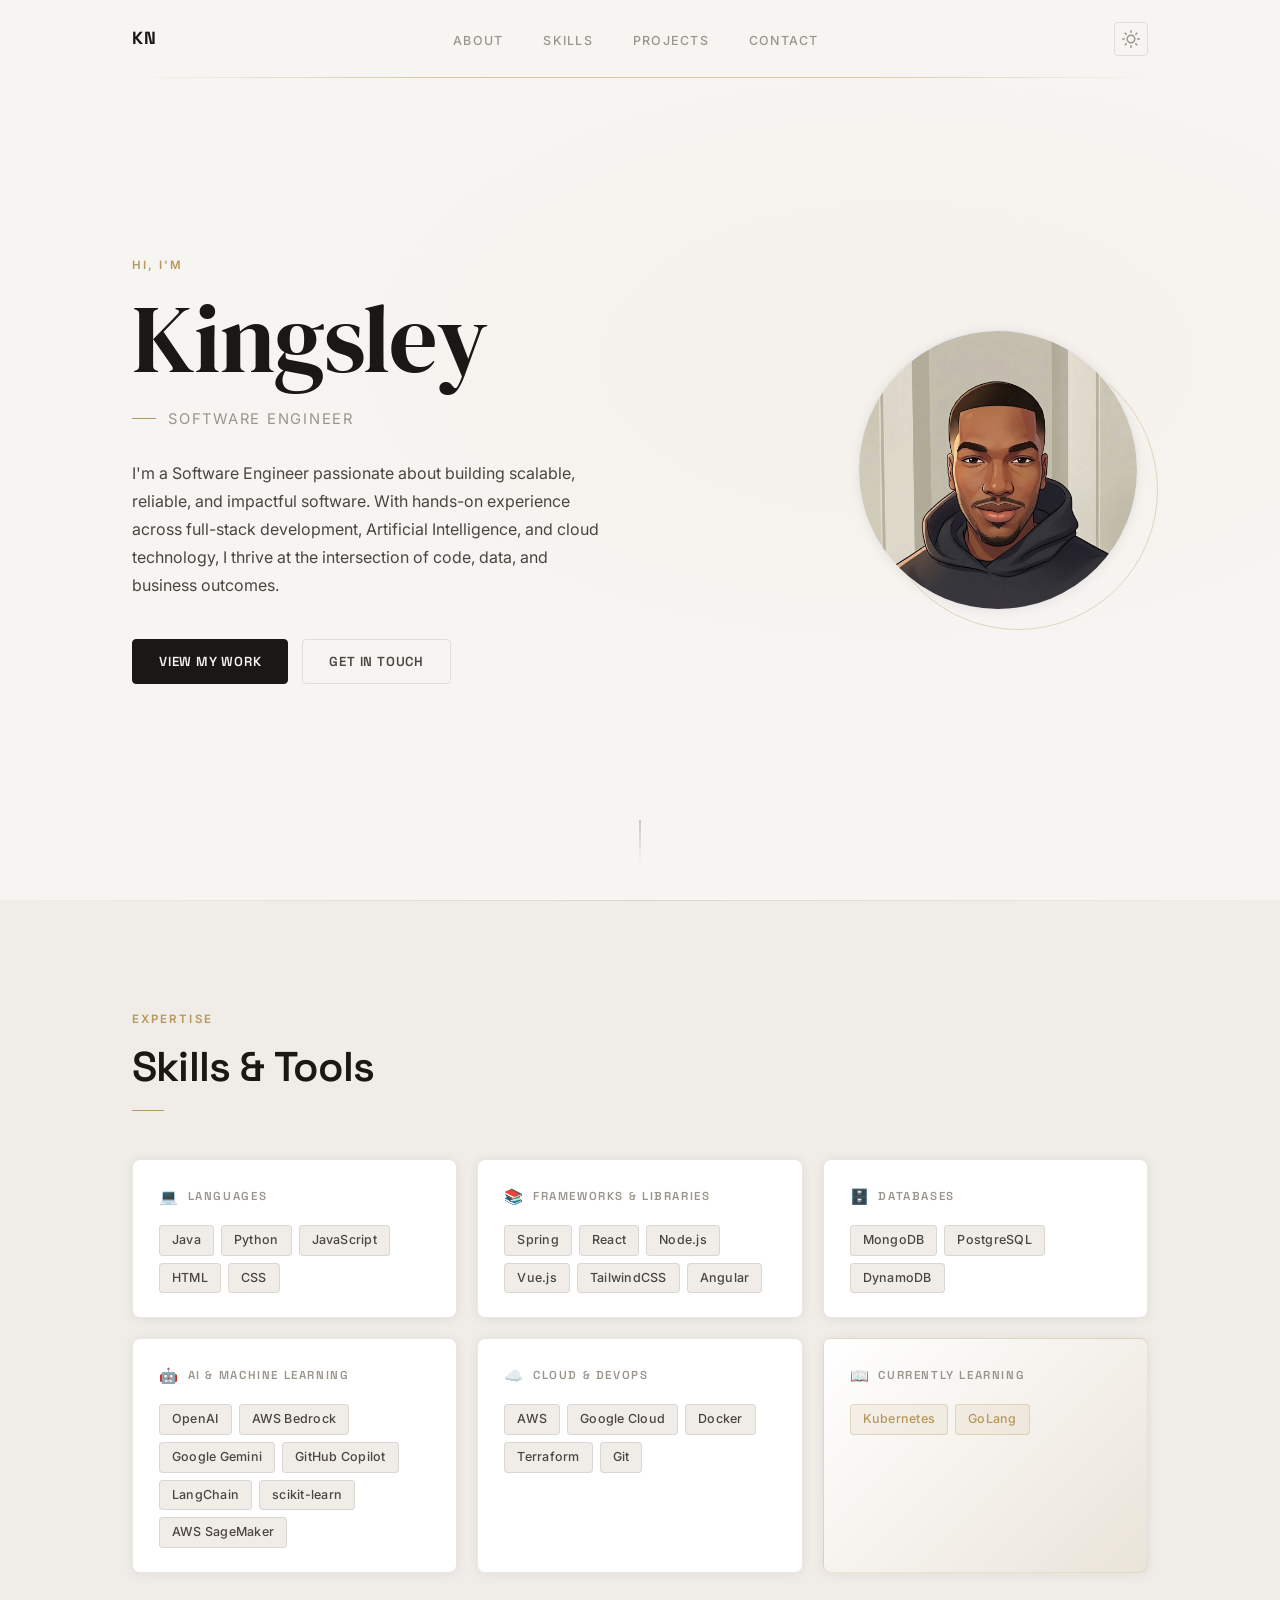
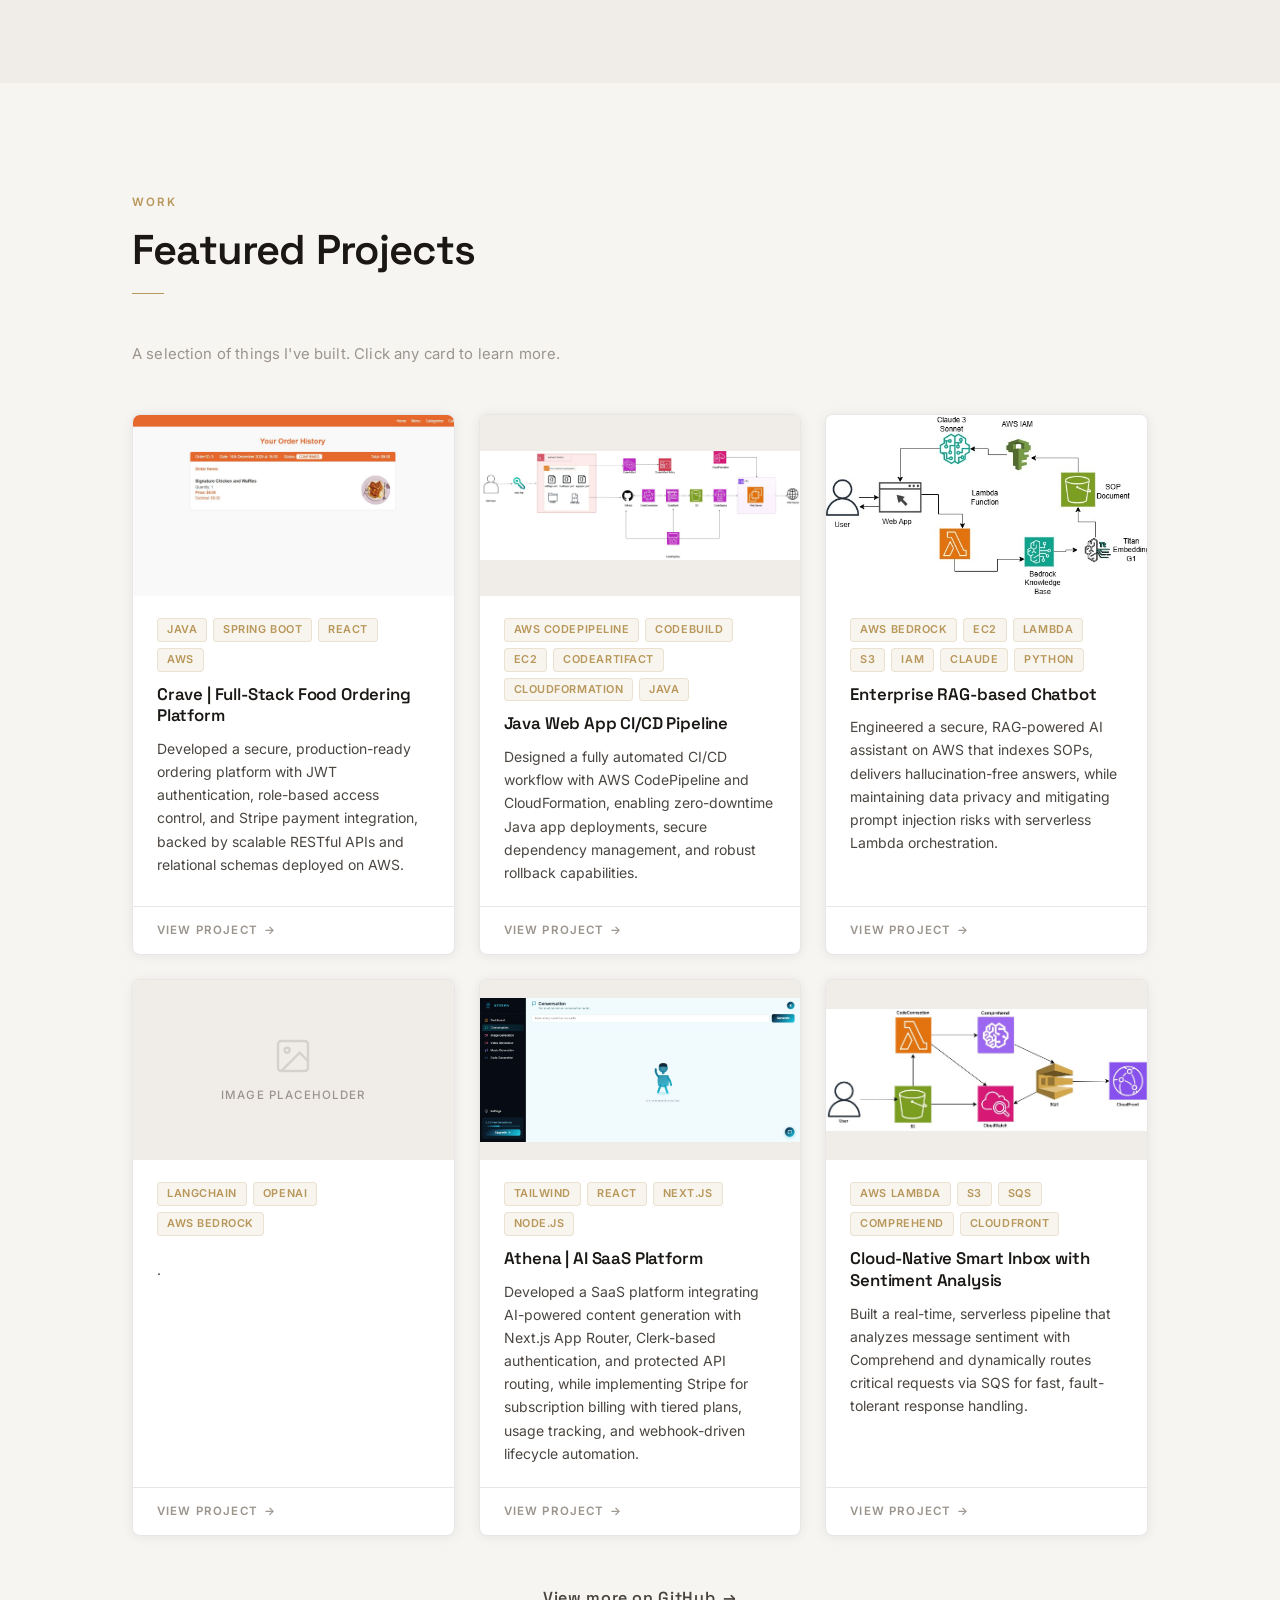
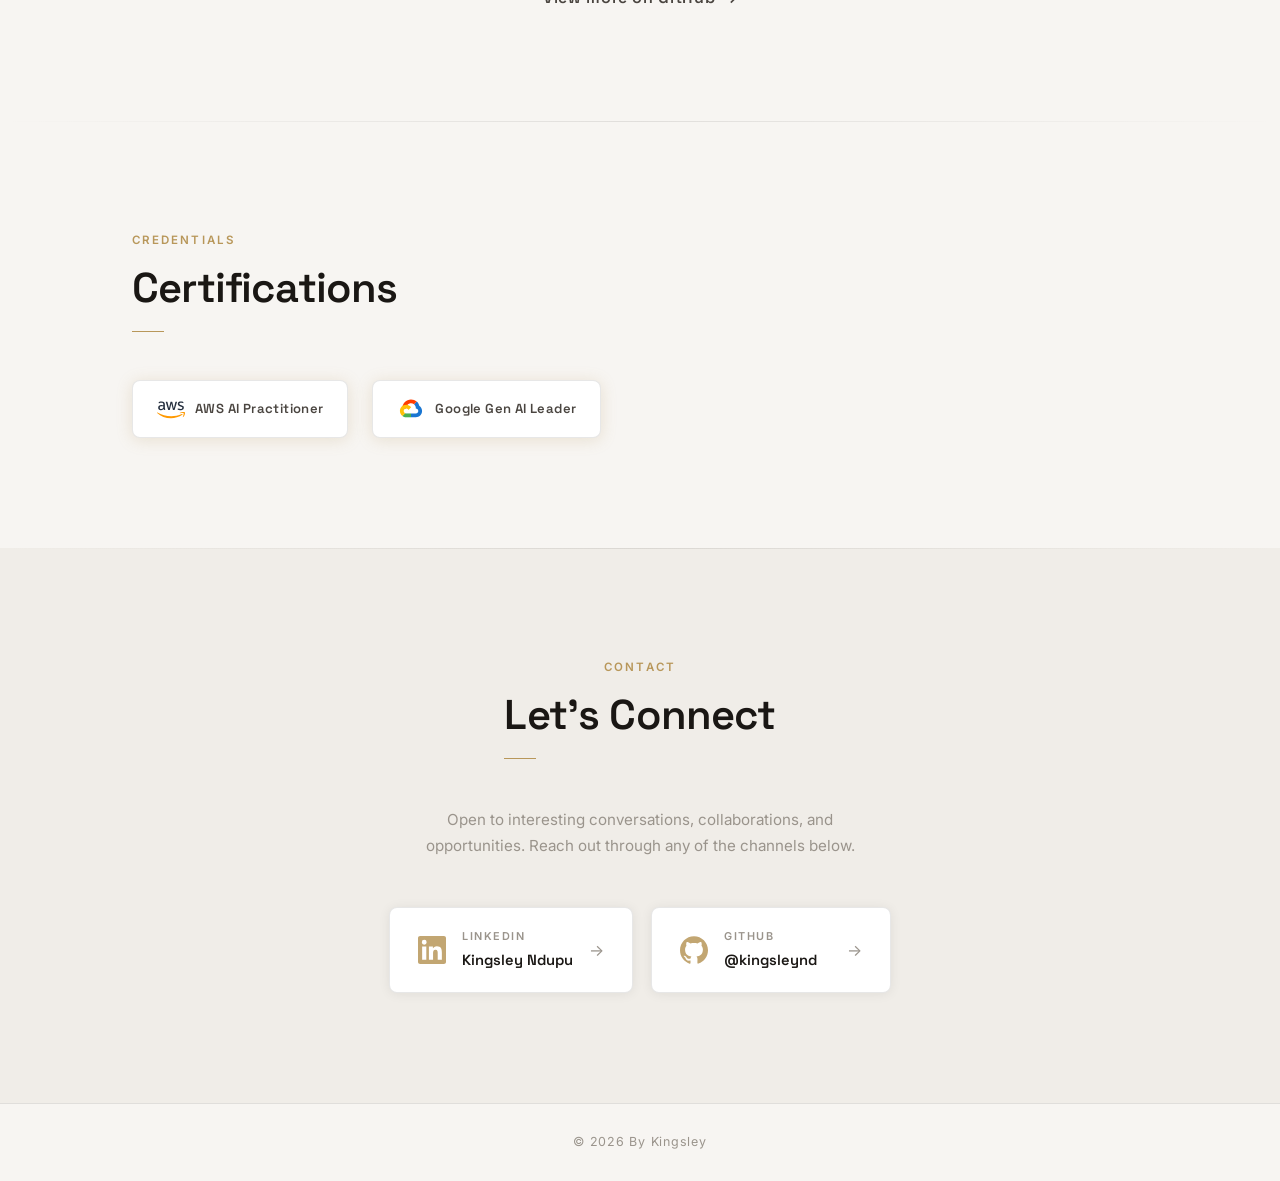
==== docs/index.html @ e11e060a "view more" ====
<!DOCTYPE html>
<html lang="en">
<head>
  <meta charset="UTF-8" />
  <meta name="viewport" content="width=device-width, initial-scale=1.0" />
  <script defer src="https://cloud.umami.is/script.js" data-website-id="4692b219-e120-4d45-9ea5-08aec675aaba"></script>
  <title>Kingsley — Software Engineer</title>
  <link rel="stylesheet" href="style.css" />
  <link href="https://fonts.googleapis.com/css2?family=Inter:wght@300;400;500;600;700&family=Space+Grotesk:wght@400;500;600;700&family=DM+Serif+Display:ital@0;1&display=swap" rel="stylesheet" />
</head>
<body>

  <!-- NAV -->
  <nav class="nav" id="navbar">
    <div class="nav__inner">
      <a href="#" class="nav__logo">KN</a>
      <ul class="nav__links">
        <li><a href="#about">About</a></li>
        <li><a href="#skills">Skills</a></li>
        <li><a href="#projects">Projects</a></li>
        <li><a href="#contact">Contact</a></li>
      </ul>
      <button class="theme-toggle" id="themeToggle" aria-label="Toggle theme">
        <span class="theme-toggle__icon theme-toggle__icon--light">
          <!-- Sun -->
          <svg width="18" height="18" viewBox="0 0 24 24" fill="none" stroke="currentColor" stroke-width="2" stroke-linecap="round" stroke-linejoin="round"><circle cx="12" cy="12" r="5"/><line x1="12" y1="1" x2="12" y2="3"/><line x1="12" y1="21" x2="12" y2="23"/><line x1="4.22" y1="4.22" x2="5.64" y2="5.64"/><line x1="18.36" y1="18.36" x2="19.78" y2="19.78"/><line x1="1" y1="12" x2="3" y2="12"/><line x1="21" y1="12" x2="23" y2="12"/><line x1="4.22" y1="19.78" x2="5.64" y2="18.36"/><line x1="18.36" y1="5.64" x2="19.78" y2="4.22"/></svg>
        </span>
        <span class="theme-toggle__icon theme-toggle__icon--dark">
          <!-- Moon -->
          <svg width="18" height="18" viewBox="0 0 24 24" fill="none" stroke="currentColor" stroke-width="2" stroke-linecap="round" stroke-linejoin="round"><path d="M21 12.79A9 9 0 1 1 11.21 3 7 7 0 0 0 21 12.79z"/></svg>
        </span>
      </button>
    </div>
  </nav>

  <!--  ABOUT -->
  <section class="about" id="about">
    <div class="about__glow"></div>
    <div class="container about__inner">
      <div class="about__text">
        <span class="about__greeting">Hi, I'm</span>
        <h1 class="about__name">Kingsley</h1>
        <p class="about__role">Software Engineer</p>
        <p class="about__bio">
          I'm a Software Engineer passionate about building scalable, reliable, and
          impactful software. With hands-on experience across full-stack
          development, Artificial Intelligence, and cloud technology, I thrive
          at the intersection of code, data, and business outcomes.
        </p>
        <div class="about__actions">
          <a href="#projects" class="btn btn--primary">View My Work</a>
          <a href="#contact" class="btn btn--ghost">Get In Touch</a>
        </div>
      </div>
      <div class="about__image-wrap">
        <div class="about__image-ring"></div>
        <div class="about__image-container">
          <!-- Replace src with your actual profile image path -->
          <img
            src="images/kingsley profile.PNG"
            alt="Kingsley Ndupu"
            class="about__image"
            onerror="this.style.display='none'; this.parentElement.classList.add('about__image-container--placeholder')"
          />
          <div class="about__image-fallback">KN</div>
        </div>
      </div>
    </div>
    <div class="about__scroll-hint">
      <span></span>
    </div>
  </section>

  <!-- SKILLS -->
  <section class="skills" id="skills">
    <div class="container">
      <div class="section-header">
        <span class="section-label">Expertise</span>
        <h2 class="section-title">Skills &amp; Tools</h2>
      </div>
      <div class="skills__grid">

        <div class="skill-group">
          <h3 class="skill-group__title"><span class="skill-group__icon">💻</span> Languages</h3>
          <div class="skill-group__tags">
            <span class="tag">Java</span>
            <span class="tag">Python</span>
            <span class="tag">JavaScript</span>
            <span class="tag">HTML</span>
            <span class="tag">CSS</span>
          </div>
        </div>

        <div class="skill-group">
          <h3 class="skill-group__title"><span class="skill-group__icon">📚</span> Frameworks &amp; Libraries</h3>
          <div class="skill-group__tags">
            <span class="tag">Spring</span>
            <span class="tag">React</span>
            <span class="tag">Node.js</span>
            <span class="tag">Vue.js</span>
            <span class="tag">TailwindCSS</span>
            <span class="tag">Angular</span>
          </div>
        </div>

        <div class="skill-group">
          <h3 class="skill-group__title"><span class="skill-group__icon">🗄️</span> Databases</h3>
          <div class="skill-group__tags">
            <span class="tag">MongoDB</span>
            <span class="tag">PostgreSQL</span>
            <span class="tag">DynamoDB</span>
          </div>
        </div>

        <div class="skill-group">
          <h3 class="skill-group__title"><span class="skill-group__icon">🤖</span> AI &amp; Machine Learning</h3>
          <div class="skill-group__tags">
            <span class="tag">OpenAI</span>
            <span class="tag">AWS Bedrock</span>
            <span class="tag">Google Gemini</span>
            <span class="tag">GitHub Copilot</span>
            <span class="tag">LangChain</span>
            <span class="tag">scikit-learn</span>
            <span class="tag">AWS SageMaker</span>
          </div>
        </div>

        <div class="skill-group">
          <h3 class="skill-group__title"><span class="skill-group__icon">☁️</span> Cloud &amp; DevOps</h3>
          <div class="skill-group__tags">
            <span class="tag">AWS</span>
            <span class="tag">Google Cloud</span>
            <span class="tag">Docker</span>
            <span class="tag">Terraform</span>
            <span class="tag">Git</span>
          </div>
        </div>

        <div class="skill-group skill-group--learning">
          <h3 class="skill-group__title"><span class="skill-group__icon">📖</span> Currently Learning</h3>
          <div class="skill-group__tags">
            <span class="tag tag--learning">Kubernetes</span>
            <span class="tag tag--learning">GoLang</span>
          </div>
        </div>

      </div>
    </div>
  </section>

  <!-- PROJECTS -->
  <section class="projects" id="projects">
    <div class="container">
      <div class="section-header">
        <span class="section-label">Work</span>
        <h2 class="section-title">Featured Projects</h2>
      </div>
      <p class="section-sub">A selection of things I've built. Click any card to learn more.</p>
      <div class="projects__grid" id="projectsGrid">
        <!-- Projects are rendered by JavaScript — edit the `projects` array in main.js -->
      </div>
      <div class="projects__more">
        <a href="https://github.com/kingsleynd" target="_blank" rel="noopener noreferrer" class="projects__more-link">
          View more on GitHub <span class="projects__more-arrow">→</span>
        </a>
      </div>
    </div>
  </section>

  <!-- CERTIFICATIONS -->
  <section class="certifications" id="certifications">
    <div class="container">
      <div class="section-header">
        <span class="section-label">Credentials</span>
        <h2 class="section-title">Certifications</h2>
      </div>
      <div class="cert__grid">

        <div class="cert-card">
          <img src="images/icons8-aws.svg" alt="AWS" class="cert-card__logo cert-card__logo--aws-light" />
          <img src="images/icons8-aws darkmode.svg" alt="AWS" class="cert-card__logo cert-card__logo--aws-dark" />
          <span class="cert-card__name">AWS AI Practitioner</span>
        </div>

        <div class="cert-card">
          <img src="images/icons8-google-cloud.svg" alt="Google Cloud" class="cert-card__logo" />
          <span class="cert-card__name">Google Gen AI Leader</span>
        </div>

      </div>
    </div>
  </section>

  <!-- CONTACT -->
  <section class="contact" id="contact">
    <div class="container contact__inner">
      <div class="contact__glow"></div>
      <div class="section-header" style="display:inline-block;">
        <span class="section-label">Contact</span>
        <h2 class="section-title">Let's Connect</h2>
      </div>
      <p class="contact__sub">
        Open to interesting conversations, collaborations, and opportunities.
        Reach out through any of the channels below.
      </p>
      <div class="contact__links">
        <a
          href="https://www.linkedin.com/in/kingsley-ndupu"
          target="_blank"
          rel="noopener noreferrer"
          class="contact__card"
        >
          <div class="contact__card-icon">
            <svg viewBox="0 0 24 24" fill="currentColor" width="28" height="28"><path d="M20.447 20.452h-3.554v-5.569c0-1.328-.027-3.037-1.852-3.037-1.853 0-2.136 1.445-2.136 2.939v5.667H9.351V9h3.414v1.561h.046c.477-.9 1.637-1.85 3.37-1.85 3.601 0 4.267 2.37 4.267 5.455v6.286zM5.337 7.433a2.062 2.062 0 01-2.063-2.065 2.064 2.064 0 112.063 2.065zm1.782 13.019H3.555V9h3.564v11.452zM22.225 0H1.771C.792 0 0 .774 0 1.729v20.542C0 23.227.792 24 1.771 24h20.451C23.2 24 24 23.227 24 22.271V1.729C24 .774 23.2 0 22.222 0h.003z"/></svg>
          </div>
          <div class="contact__card-text">
            <span class="contact__card-label">LinkedIn</span>
            <span class="contact__card-handle">Kingsley Ndupu</span>
          </div>
          <span class="contact__card-arrow">→</span>
        </a>

        <a
          href="https://github.com/kingsleynd"
          target="_blank"
          rel="noopener noreferrer"
          class="contact__card"
        >
          <div class="contact__card-icon">
            <svg viewBox="0 0 24 24" fill="currentColor" width="28" height="28"><path d="M12 .297c-6.63 0-12 5.373-12 12 0 5.303 3.438 9.8 8.205 11.385.6.113.82-.258.82-.577 0-.285-.01-1.04-.015-2.04-3.338.724-4.042-1.61-4.042-1.61C4.422 18.07 3.633 17.7 3.633 17.7c-1.087-.744.084-.729.084-.729 1.205.084 1.838 1.236 1.838 1.236 1.07 1.835 2.809 1.305 3.495.998.108-.776.417-1.305.76-1.605-2.665-.3-5.466-1.332-5.466-5.93 0-1.31.465-2.38 1.235-3.22-.135-.303-.54-1.523.105-3.176 0 0 1.005-.322 3.3 1.23.96-.267 1.98-.399 3-.405 1.02.006 2.04.138 3 .405 2.28-1.552 3.285-1.23 3.285-1.23.645 1.653.24 2.873.12 3.176.765.84 1.23 1.91 1.23 3.22 0 4.61-2.805 5.625-5.475 5.92.42.36.81 1.096.81 2.22 0 1.606-.015 2.896-.015 3.286 0 .315.21.69.825.57C20.565 22.092 24 17.592 24 12.297c0-6.627-5.373-12-12-12"/></svg>
          </div>
          <div class="contact__card-text">
            <span class="contact__card-label">GitHub</span>
            <span class="contact__card-handle">@kingsleynd</span>
          </div>
          <span class="contact__card-arrow">→</span>
        </a>
      </div>
    </div>
  </section>

  <footer class="footer">
    <p>© <span id="year"></span> By Kingsley</p>
  </footer>

  <script src="main.js"></script>
</body>
</html>
---- docs/style.css ----
/* =============================================
   TOKENS — LIGHT MODE (default)
   ============================================= */
:root {
  --bg:           #f7f5f2;
  --bg-surface:   #f0ede8;
  --bg-elevated:  #ffffff;
  --bg-card:      #ffffff;

  --gold:         #b8975a;
  --gold-light:   rgba(184, 151, 90, 0.10);
  --gold-strong:  rgba(184, 151, 90, 0.22);

  --text-primary:   #1a1714;
  --text-secondary: #4a4540;
  --text-muted:     #9a948c;

  --border:       rgba(26, 23, 20, 0.10);
  --border-hover: rgba(184, 151, 90, 0.50);

  --shadow-card:  0 1px 12px rgba(26, 23, 20, 0.07);
  --shadow-hover: 0 8px 36px rgba(26, 23, 20, 0.13);

  --radius-sm:  4px;
  --radius-md:  8px;
  --radius-lg:  12px;
  --radius-xl:  16px;

  --font-body:    'Inter', sans-serif;
  --font-display: 'Space Grotesk', sans-serif;
  --font-serif:   'DM Serif Display', serif;

  --transition: 0.22s cubic-bezier(0.4, 0, 0.2, 1);
}

/* =============================================
   TOKENS — DARK MODE
   ============================================= */
[data-theme="dark"] {
  --bg:           #111110;
  --bg-surface:   #181715;
  --bg-elevated:  #1e1d1b;
  --bg-card:      #1a1917;

  --gold:         #c9a96e;
  --gold-light:   rgba(201, 169, 110, 0.10);
  --gold-strong:  rgba(201, 169, 110, 0.20);

  --text-primary:   #edeae5;
  --text-secondary: #9a948c;
  --text-muted:     #5a554f;

  --border:       rgba(237, 234, 229, 0.08);
  --border-hover: rgba(201, 169, 110, 0.38);

  --shadow-card:  0 1px 16px rgba(0, 0, 0, 0.35);
  --shadow-hover: 0 12px 48px rgba(0, 0, 0, 0.55);
}

/* =============================================
   RESET
   ============================================= */
*, *::before, *::after { box-sizing: border-box; margin: 0; padding: 0; }

html { scroll-behavior: smooth; }

body {
  background: var(--bg);
  color: var(--text-primary);
  font-family: var(--font-body);
  font-size: 16px;
  line-height: 1.65;
  overflow-x: hidden;
  transition: background var(--transition), color var(--transition);
  -webkit-font-smoothing: antialiased;
}

img { display: block; max-width: 100%; }
a { text-decoration: none; color: inherit; }
ul { list-style: none; }

.container {
  width: 100%;
  max-width: 1080px;
  margin: 0 auto;
  padding: 0 32px;
}

/* =============================================
   TYPOGRAPHY HELPERS
   ============================================= */
.section-label {
  display: block;
  font-size: 0.72rem;
  font-weight: 600;
  letter-spacing: 0.18em;
  text-transform: uppercase;
  color: var(--gold);
  margin-bottom: 14px;
}

.section-title {
  font-family: var(--font-display);
  font-size: clamp(1.8rem, 4vw, 2.6rem);
  font-weight: 600;
  color: var(--text-primary);
  letter-spacing: -0.02em;
  line-height: 1.15;
  margin-bottom: 0.5rem;
}

.section-sub {
  color: var(--text-muted);
  margin-bottom: 3rem;
  font-size: 0.93rem;
  font-weight: 400;
  letter-spacing: 0.01em;
}

/* Section header layout */
.section-header {
  margin-bottom: 3rem;
}

/* Thin divider line accent */
.section-header::after {
  content: '';
  display: block;
  width: 32px;
  height: 1px;
  background: var(--gold);
  margin-top: 1.2rem;
}

/* =============================================
   BUTTONS
   ============================================= */
.btn {
  display: inline-flex;
  align-items: center;
  gap: 8px;
  padding: 11px 26px;
  border-radius: var(--radius-sm);
  font-family: var(--font-display);
  font-size: 0.82rem;
  font-weight: 600;
  cursor: pointer;
  transition: var(--transition);
  letter-spacing: 0.06em;
  text-transform: uppercase;
}

.btn--primary {
  background: var(--text-primary);
  color: var(--bg);
  border: 1px solid var(--text-primary);
}
.btn--primary:hover {
  background: var(--gold);
  border-color: var(--gold);
  color: #fff;
  transform: translateY(-1px);
}

.btn--ghost {
  background: transparent;
  color: var(--text-secondary);
  border: 1px solid var(--border);
}
.btn--ghost:hover {
  border-color: var(--gold);
  color: var(--gold);
  transform: translateY(-1px);
}

/* =============================================
   NAV
   ============================================= */
.nav {
  position: fixed;
  top: 0;
  left: 0;
  right: 0;
  z-index: 100;
  padding: 22px 0;
  transition: background var(--transition), border-color var(--transition), padding var(--transition);
}
.nav.scrolled {
  background: rgba(247, 245, 242, 0.92);
  backdrop-filter: blur(20px);
  -webkit-backdrop-filter: blur(20px);
  padding: 14px 0;
}
[data-theme="dark"] .nav.scrolled {
  background: rgba(17, 17, 16, 0.92);
}

.nav::after {
  content: '';
  position: absolute;
  bottom: 0;
  left: 50%;
  transform: translateX(-50%);
  width: 80%;
  height: 1px;
  background: linear-gradient(to right, transparent, var(--border-hover) 30%, var(--border-hover) 70%, transparent);
}

.nav__inner {
  max-width: 1080px;
  margin: 0 auto;
  padding: 0 32px;
  display: flex;
  align-items: center;
  justify-content: space-between;
}

.nav__logo {
  font-family: var(--font-display);
  font-size: 1.1rem;
  font-weight: 700;
  color: var(--text-primary);
  letter-spacing: 0.08em;
}

.nav__links {
  display: flex;
  gap: 40px;
}
.nav__links a {
  font-size: 0.78rem;
  font-weight: 500;
  color: var(--text-muted);
  transition: color var(--transition);
  letter-spacing: 0.1em;
  text-transform: uppercase;
  position: relative;
}
.nav__links a::after {
  content: '';
  position: absolute;
  bottom: -3px;
  left: 0;
  width: 0;
  height: 1px;
  background: var(--gold);
  transition: width var(--transition);
}
.nav__links a:hover { color: var(--text-primary); }
.nav__links a:hover::after { width: 100%; }

/* Theme toggle button */
.theme-toggle {
  display: flex;
  align-items: center;
  justify-content: center;
  width: 34px;
  height: 34px;
  border-radius: var(--radius-sm);
  border: 1px solid var(--border);
  background: transparent;
  color: var(--text-muted);
  cursor: pointer;
  transition: var(--transition);
  flex-shrink: 0;
}
.theme-toggle:hover {
  border-color: var(--gold);
  color: var(--gold);
}

.theme-toggle__icon { display: flex; align-items: center; }
.theme-toggle__icon--dark { display: none; }

[data-theme="dark"] .theme-toggle__icon--light { display: none; }
[data-theme="dark"] .theme-toggle__icon--dark  { display: flex; }

/* =============================================
   ABOUT / HERO
   ============================================= */
.about {
  min-height: 100vh;
  display: flex;
  flex-direction: column;
  justify-content: center;
  position: relative;
  padding: 130px 0 90px;
  overflow: hidden;
}

/* Subtle noise texture via gradient */
.about::before {
  content: '';
  position: absolute;
  inset: 0;
  background:
    radial-gradient(ellipse 80% 60% at 70% 40%, rgba(184, 151, 90, 0.04) 0%, transparent 70%);
  pointer-events: none;
}

.about__glow { display: none; }

.about__inner {
  display: flex;
  align-items: center;
  gap: 80px;
  position: relative;
  z-index: 1;
}

.about__text { flex: 1; }

.about__greeting {
  font-size: 0.72rem;
  font-weight: 600;
  color: var(--gold);
  letter-spacing: 0.18em;
  text-transform: uppercase;
  margin-bottom: 16px;
  display: block;
}

.about__name {
  font-family: var(--font-serif);
  font-size: clamp(3.4rem, 8vw, 6rem);
  font-weight: 400;
  line-height: 1.0;
  color: var(--text-primary);
  margin-bottom: 20px;
  letter-spacing: -0.01em;
}
.about__name span { color: var(--text-primary); }

.about__role {
  font-family: var(--font-body);
  font-size: 0.92rem;
  font-weight: 400;
  color: var(--text-muted);
  margin-bottom: 28px;
  letter-spacing: 0.12em;
  text-transform: uppercase;
  display: flex;
  align-items: center;
  gap: 12px;
}
.about__role::before {
  content: '';
  display: inline-block;
  width: 24px;
  height: 1px;
  background: var(--gold);
  flex-shrink: 0;
}

.about__bio {
  color: var(--text-secondary);
  font-size: 1rem;
  max-width: 480px;
  margin-bottom: 40px;
  line-height: 1.75;
}

.about__actions { display: flex; gap: 14px; flex-wrap: wrap; }

/* Profile image */
.about__image-wrap {
  flex-shrink: 0;
  position: relative;
  width: 300px;
  height: 300px;
  display: flex;
  align-items: center;
  justify-content: center;
}

/* No spinning ring — replaced with static elegant frame */
.about__image-ring {
  display: none;
}

.about__image-container {
  width: 280px;
  height: 280px;
  border-radius: 50%;
  overflow: hidden;
  background: var(--bg-elevated);
  border: 1px solid var(--border);
  position: relative;
  z-index: 1;
  box-shadow: var(--shadow-card);
}

/* Offset frame accent */
.about__image-wrap::after {
  content: '';
  position: absolute;
  bottom: -10px;
  right: -10px;
  width: 280px;
  height: 280px;
  border-radius: 50%;
  border: 1px solid var(--gold);
  opacity: 0.35;
  pointer-events: none;
  z-index: 0;
}

.about__image {
  width: 100%;
  height: 100%;
  object-fit: cover;
  filter: grayscale(8%);
}

.about__image-fallback {
  position: absolute;
  inset: 0;
  display: none;
  align-items: center;
  justify-content: center;
  font-family: var(--font-display);
  font-size: 3.5rem;
  font-weight: 700;
  color: var(--text-muted);
  background: var(--bg-elevated);
}

.about__image-container--placeholder .about__image-fallback { display: flex; }

.about__scroll-hint {
  position: absolute;
  bottom: 36px;
  left: 50%;
  transform: translateX(-50%);
  display: flex;
  flex-direction: column;
  align-items: center;
  z-index: 1;
  opacity: 0.4;
}
.about__scroll-hint span {
  display: block;
  width: 1px;
  height: 44px;
  background: linear-gradient(to bottom, var(--text-primary), transparent);
  border-radius: 1px;
  animation: scrollPulse 2.4s ease-in-out infinite;
}
@keyframes scrollPulse {
  0%, 100% { opacity: 0.4; }
  50%       { opacity: 1; }
}

/* =============================================
   SECTION DIVIDER
   ============================================= */
.section-divider {
  width: 100%;
  height: 1px;
  background: linear-gradient(to right, transparent, var(--border), transparent);
}

/* =============================================
   SKILLS
   ============================================= */
.skills {
  padding: 110px 0;
  background: var(--bg-surface);
  position: relative;
}
.skills::before {
  content: '';
  position: absolute;
  top: 0; left: 0; right: 0;
  height: 1px;
  background: linear-gradient(to right, transparent, var(--border), transparent);
}

.skills__grid {
  display: grid;
  grid-template-columns: repeat(auto-fill, minmax(290px, 1fr));
  gap: 20px;
}

.skill-group {
  background: var(--bg-card);
  border: 1px solid var(--border);
  border-radius: var(--radius-md);
  padding: 24px 26px;
  box-shadow: var(--shadow-card);
  transition: border-color var(--transition), box-shadow var(--transition), transform var(--transition);
}
.skill-group:hover {
  border-color: var(--border-hover);
  box-shadow: var(--shadow-hover);
  transform: translateY(-2px);
}

.skill-group__title {
  font-family: var(--font-display);
  font-size: 0.72rem;
  font-weight: 600;
  color: var(--text-muted);
  text-transform: uppercase;
  letter-spacing: 0.14em;
  margin-bottom: 16px;
  display: flex;
  align-items: center;
  gap: 8px;
}
.skill-group__icon { font-size: 0.95rem; }

.skill-group__tags { display: flex; flex-wrap: wrap; gap: 7px; }

.tag {
  padding: 4px 12px;
  background: var(--bg-surface);
  border: 1px solid var(--border);
  border-radius: var(--radius-sm);
  font-size: 0.78rem;
  font-weight: 500;
  color: var(--text-secondary);
  transition: var(--transition);
  letter-spacing: 0.02em;
}
[data-theme="dark"] .tag { background: rgba(255,255,255,0.04); }
.tag:hover {
  border-color: var(--gold);
  color: var(--gold);
  background: var(--gold-light);
}

.tag--learning {
  border-color: rgba(184, 151, 90, 0.3);
  color: var(--gold);
  background: var(--gold-light);
}

.skill-group--learning {
  border-color: rgba(184, 151, 90, 0.25);
  background: linear-gradient(135deg, var(--bg-card), var(--gold-light));
}

/* =============================================
   CERTIFICATIONS
   ============================================= */
.certifications {
  padding: 110px 0;
  background: var(--bg);
  position: relative;
}
.certifications::before {
  content: '';
  position: absolute;
  top: 0; left: 0; right: 0;
  height: 1px;
  background: linear-gradient(to right, transparent, var(--border), transparent);
}

.cert__grid {
  display: flex;
  justify-content: flex-start;
  gap: 24px;
  flex-wrap: wrap;
}

.cert-card {
  display: flex;
  flex-direction: row;
  align-items: center;
  justify-content: center;
  gap: 10px;
  padding: 14px 24px;
  width: auto;
  background: var(--bg-card);
  border: 1px solid var(--border);
  border-radius: var(--radius-md);
  box-shadow: 0 2px 16px var(--gold-strong);
  transition: border-color var(--transition), box-shadow var(--transition), transform var(--transition);
}
.cert-card:hover {
  border-color: var(--border-hover);
  box-shadow: 0 8px 32px var(--gold-strong);
  transform: translateY(-2px);
}

.cert-card__logo {
  height: 28px;
  width: 28px;
  object-fit: contain;
  flex-shrink: 0;
}

.cert-card__logo--aws-dark { display: none; }
[data-theme="dark"] .cert-card__logo--aws-light { display: none; }
[data-theme="dark"] .cert-card__logo--aws-dark { display: block; }

.cert-card__name {
  font-family: var(--font-display);
  font-size: 0.82rem;
  font-weight: 600;
  color: var(--text-secondary);
  letter-spacing: 0.03em;
  white-space: nowrap;
}

/* =============================================
   PROJECTS
   ============================================= */
.projects {
  padding: 110px 0;
  background: var(--bg);
}

.projects__grid {
  display: grid;
  grid-template-columns: repeat(3, 1fr);
  gap: 24px;
}

/* Project Card */
.project-card {
  background: var(--bg-card);
  border: 1px solid var(--border);
  border-radius: var(--radius-md);
  overflow: hidden;
  cursor: pointer;
  transition: transform var(--transition), border-color var(--transition), box-shadow var(--transition);
  display: flex;
  flex-direction: column;
  position: relative;
  box-shadow: var(--shadow-card);
}
.project-card:hover {
  transform: translateY(-4px);
  border-color: var(--border-hover);
  box-shadow: var(--shadow-hover);
}

.project-card__image-wrap {
  width: 100%;
  aspect-ratio: 16 / 9;
  overflow: hidden;
  background: var(--bg-surface);
  position: relative;
}

.project-card__image-wrap img {
  width: 100%;
  height: 100%;
  object-fit: cover;
  transition: transform 0.45s cubic-bezier(0.4, 0, 0.2, 1), filter 0.6s ease;
  filter: grayscale(10%);
}
.project-card:hover .project-card__image-wrap img {
  transform: scale(1.03);
  filter: grayscale(0%);
}

/* Placeholder when no image */
.project-card__image-placeholder {
  width: 100%;
  height: 100%;
  display: flex;
  flex-direction: column;
  align-items: center;
  justify-content: center;
  gap: 10px;
  background: var(--bg-surface);
  color: var(--text-muted);
  font-size: 0.72rem;
  font-weight: 500;
  letter-spacing: 0.1em;
  text-transform: uppercase;
}
.project-card__image-placeholder svg { opacity: 0.3; }

/* Image hover overlay — view image */
.project-card__img-hover {
  position: absolute;
  inset: 0;
  display: flex;
  flex-direction: column;
  align-items: center;
  justify-content: center;
  gap: 8px;
  background: rgba(26, 23, 20, 0.6);
  backdrop-filter: blur(4px);
  -webkit-backdrop-filter: blur(4px);
  color: #fff;
  font-size: 0.75rem;
  font-weight: 600;
  letter-spacing: 0.1em;
  text-transform: uppercase;
  opacity: 0;
  transition: opacity 0.9s ease;
  cursor: pointer;
}
.project-card__image-wrap:hover .project-card__img-hover { opacity: 0.8; }
.project-card__image-wrap:hover img { filter: blur(2px) grayscale(0%) brightness(0.6); }

/* Clickable text elements */
.project-card__clickable {
  cursor: pointer;
}
.project-card__clickable:hover {
  color: var(--gold);
}

.project-card__body { padding: 22px 24px; flex: 1; display: flex; flex-direction: column; }

.project-card__tags {
  display: flex;
  flex-wrap: wrap;
  gap: 6px;
  margin-bottom: 12px;
}
.project-card__tag {
  padding: 2px 9px;
  border-radius: var(--radius-sm);
  font-size: 0.68rem;
  font-weight: 600;
  background: var(--gold-light);
  color: var(--gold);
  border: 1px solid rgba(184, 151, 90, 0.2);
  letter-spacing: 0.05em;
  text-transform: uppercase;
}

.project-card__title {
  font-family: var(--font-display);
  font-size: 1.05rem;
  font-weight: 600;
  color: var(--text-primary);
  margin-bottom: 10px;
  line-height: 1.3;
  letter-spacing: -0.01em;
}

.project-card__desc {
  font-size: 0.875rem;
  color: var(--text-secondary);
  line-height: 1.65;
  flex: 1;
}

.project-card__footer {
  display: flex;
  align-items: center;
  justify-content: space-between;
  padding: 14px 24px;
  border-top: 1px solid var(--border);
}

.project-card__link {
  font-size: 0.72rem;
  font-weight: 600;
  color: var(--text-muted);
  display: flex;
  align-items: center;
  gap: 6px;
  transition: gap var(--transition), color var(--transition);
  letter-spacing: 0.1em;
  text-transform: uppercase;
}
.project-card:hover .project-card__link {
  gap: 10px;
  color: var(--gold);
}

.projects__more {
  text-align: center;
  margin-top: 48px;
}

.projects__more-link {
  display: inline-flex;
  align-items: center;
  gap: 8px;
  font-family: var(--font-display);
  font-size: 1rem;
  font-weight: 600;
  color: var(--text-secondary);
  letter-spacing: 0.04em;
  transition: color var(--transition), transform var(--transition);
}
.projects__more-link:hover {
  color: var(--gold);
  transform: scale(1.04);
}

.projects__more-arrow {
  display: inline-block;
  transition: transform var(--transition);
}
.projects__more-link:hover .projects__more-arrow {
  transform: translateX(6px);
}

/* =============================================
   CONTACT
   ============================================= */
.contact {
  padding: 110px 0;
  background: var(--bg-surface);
  position: relative;
  overflow: hidden;
}
.contact::before {
  content: '';
  position: absolute;
  top: 0; left: 0; right: 0;
  height: 1px;
  background: linear-gradient(to right, transparent, var(--border), transparent);
}

.contact__glow { display: none; }

.contact__inner {
  text-align: center;
  position: relative;
  z-index: 1;
}

.contact__sub {
  color: var(--text-muted);
  max-width: 440px;
  margin: 0 auto 3rem;
  font-size: 0.95rem;
  line-height: 1.7;
}

.contact__links {
  display: flex;
  justify-content: center;
  gap: 18px;
  flex-wrap: wrap;
}

.contact__card {
  display: flex;
  align-items: center;
  gap: 16px;
  padding: 20px 28px;
  background: var(--bg-card);
  border: 1px solid var(--border);
  border-radius: var(--radius-md);
  box-shadow: var(--shadow-card);
  transition: var(--transition);
  min-width: 240px;
}
.contact__card:hover {
  border-color: var(--border-hover);
  box-shadow: var(--shadow-hover);
  transform: translateY(-3px);
}

.contact__card-icon {
  color: var(--gold);
  flex-shrink: 0;
  display: flex;
  align-items: center;
  opacity: 0.85;
}

.contact__card-text {
  display: flex;
  flex-direction: column;
  align-items: flex-start;
  gap: 2px;
  flex: 1;
}

.contact__card-label {
  font-size: 0.68rem;
  font-weight: 600;
  color: var(--text-muted);
  text-transform: uppercase;
  letter-spacing: 0.14em;
}

.contact__card-handle {
  font-family: var(--font-display);
  font-size: 0.92rem;
  font-weight: 600;
  color: var(--text-primary);
}

.contact__card-arrow {
  color: var(--text-muted);
  font-size: 1rem;
  transition: transform var(--transition), color var(--transition);
}
.contact__card:hover .contact__card-arrow {
  transform: translateX(4px);
  color: var(--gold);
}

/* =============================================
   FOOTER
   ============================================= */
.footer {
  padding: 28px 32px;
  text-align: center;
  font-size: 0.78rem;
  color: var(--text-muted);
  border-top: 1px solid var(--border);
  background: var(--bg);
  letter-spacing: 0.06em;
}

/* =============================================
   LIGHTBOX
   ============================================= */
#lightbox {
  position: fixed;
  inset: 0;
  z-index: 1000;
  display: flex;
  align-items: center;
  justify-content: center;
  opacity: 0;
  pointer-events: none;
  transition: opacity 0.25s ease;
}
#lightbox.active {
  opacity: 1;
  pointer-events: all;
}

#lightbox__backdrop {
  position: absolute;
  inset: 0;
  background: rgba(10, 9, 8, 0.82);
  backdrop-filter: blur(8px);
  -webkit-backdrop-filter: blur(8px);
}

#lightbox__close {
  position: fixed;
  top: 20px;
  right: 24px;
  z-index: 10;
  width: 40px;
  height: 40px;
  border-radius: 50%;
  border: none;
  background: transparent;
  color: rgba(255,255,255,0.6);
  cursor: pointer;
  display: flex;
  align-items: center;
  justify-content: center;
  transition: color var(--transition);
}
#lightbox__close:hover {
  color: #fff;
}

#lightbox__img-wrap {
  position: relative;
  z-index: 1;
  width: 50%;
  display: flex;
  align-items: center;
  justify-content: center;
}
#lightbox__img-wrap img {
  width: 100%;
  height: auto;
  border-radius: var(--radius-md);
  box-shadow: 0 24px 80px rgba(0,0,0,0.6);
  display: block;
}

#lightbox.active #lightbox__img-wrap {
  animation: lbIn 0.28s cubic-bezier(0.4, 0, 0.2, 1) forwards;
}
@keyframes lbIn {
  from { transform: scale(0.94); opacity: 0; }
  to   { transform: scale(1);    opacity: 1; }
}

@media (max-width: 860px) {
  #lightbox__img-wrap { width: 100%; padding: 0 16px; }
}

/* =============================================
   ANIMATIONS / REVEAL
   ============================================= */
.reveal {
  opacity: 0;
  transform: translateY(20px);
  transition: opacity 0.55s cubic-bezier(0.4, 0, 0.2, 1),
              transform 0.55s cubic-bezier(0.4, 0, 0.2, 1);
}
.reveal.visible {
  opacity: 1;
  transform: translateY(0);
}
.reveal-delay-1 { transition-delay: 0.08s; }
.reveal-delay-2 { transition-delay: 0.16s; }
.reveal-delay-3 { transition-delay: 0.24s; }

/* =============================================
   RESPONSIVE
   ============================================= */
@media (max-width: 860px) {
  .about__inner {
    flex-direction: column-reverse;
    gap: 48px;
    text-align: center;
  }
  .about__role { justify-content: center; }
  .about__role::before { display: none; }
  .about__bio { max-width: 100%; }
  .about__actions { justify-content: center; }
  .about__image-wrap { width: 220px; height: 220px; }
  .about__image-container { width: 200px; height: 200px; border-radius: 50%; }
  .about__image-wrap::after { width: 200px; height: 200px; border-radius: 50%; }

  .projects__grid { grid-template-columns: 1fr; }
}

@media (max-width: 560px) {
  .nav__logo { display: none; }
  .nav__links { gap: 14px; }
  .nav__links a { font-size: 0.68rem; }
  .theme-toggle { width: 28px; height: 28px; flex-shrink: 0; }
  .skills__grid { grid-template-columns: 1fr; }
  .contact__links { flex-direction: column; align-items: center; }
  .contact__card { width: 100%; max-width: 340px; }
  .container { padding: 0 20px; }
  .nav__inner { padding: 0 16px; }
}
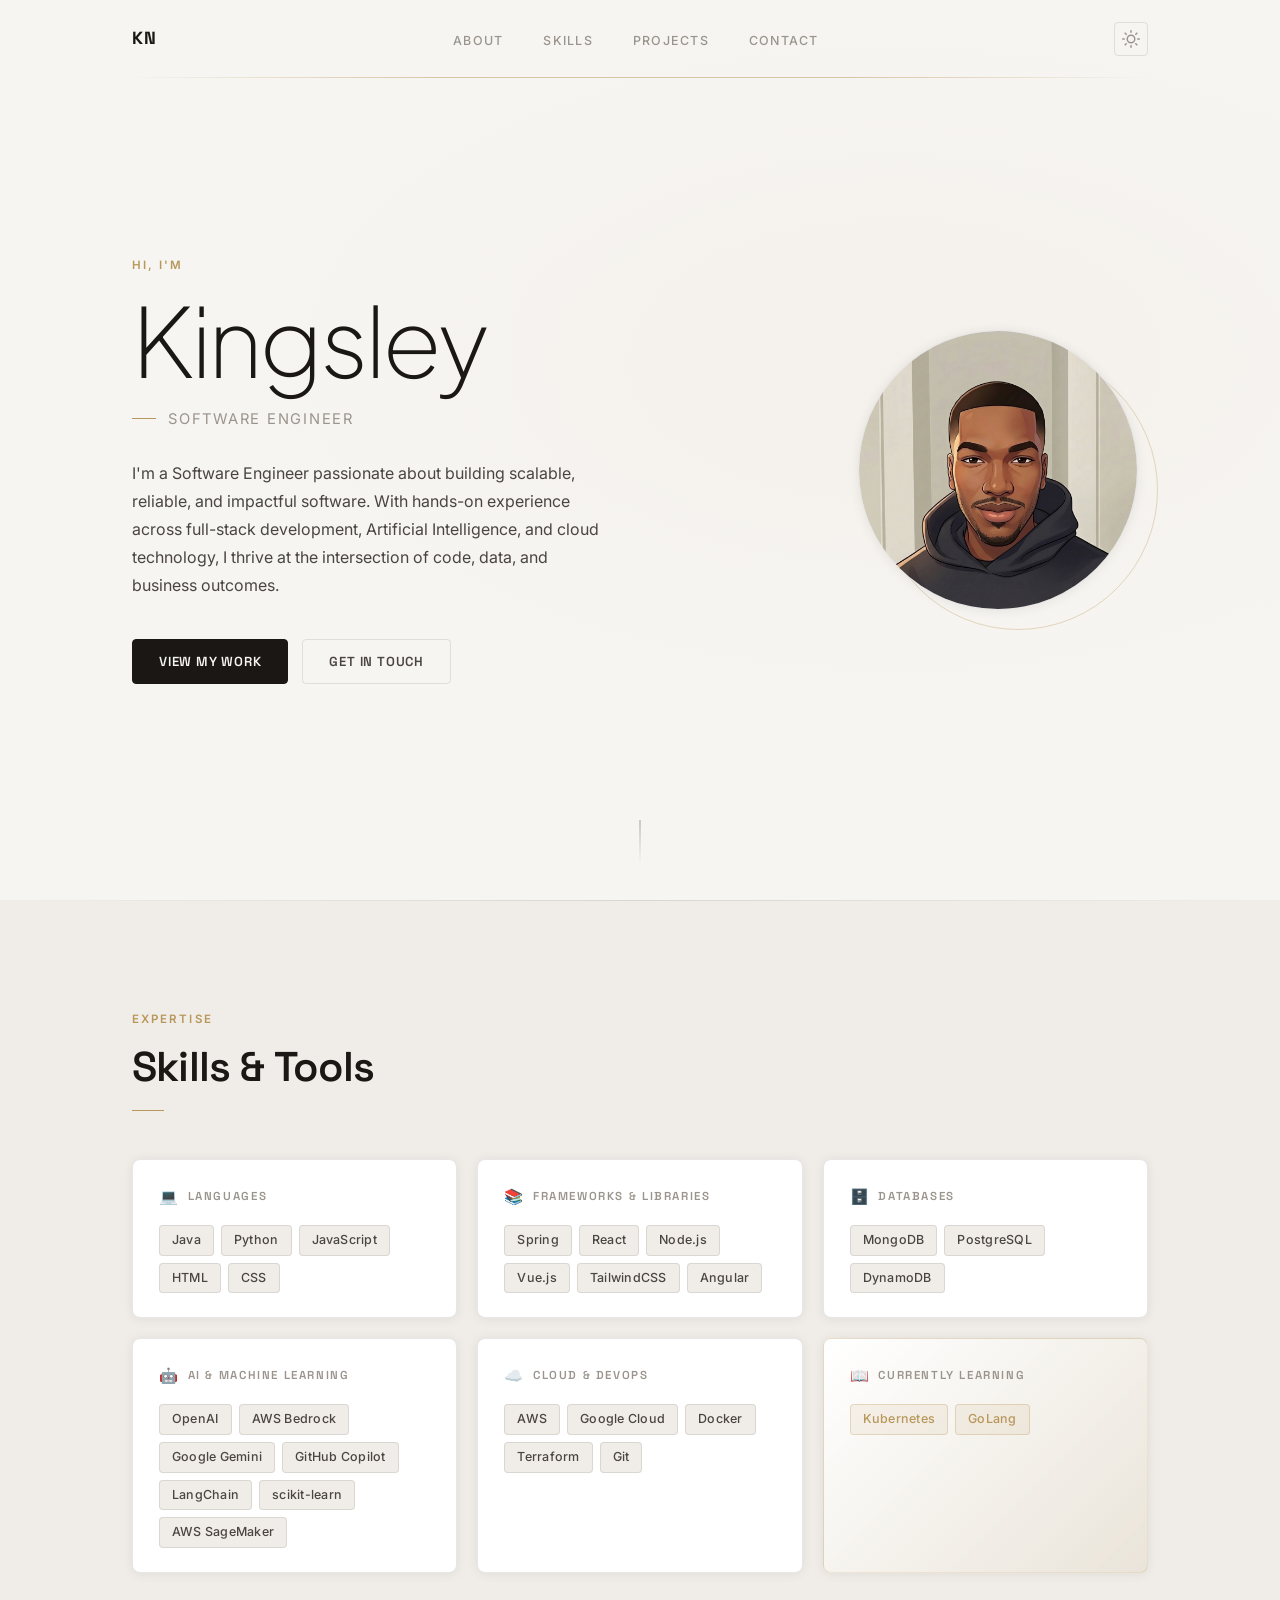
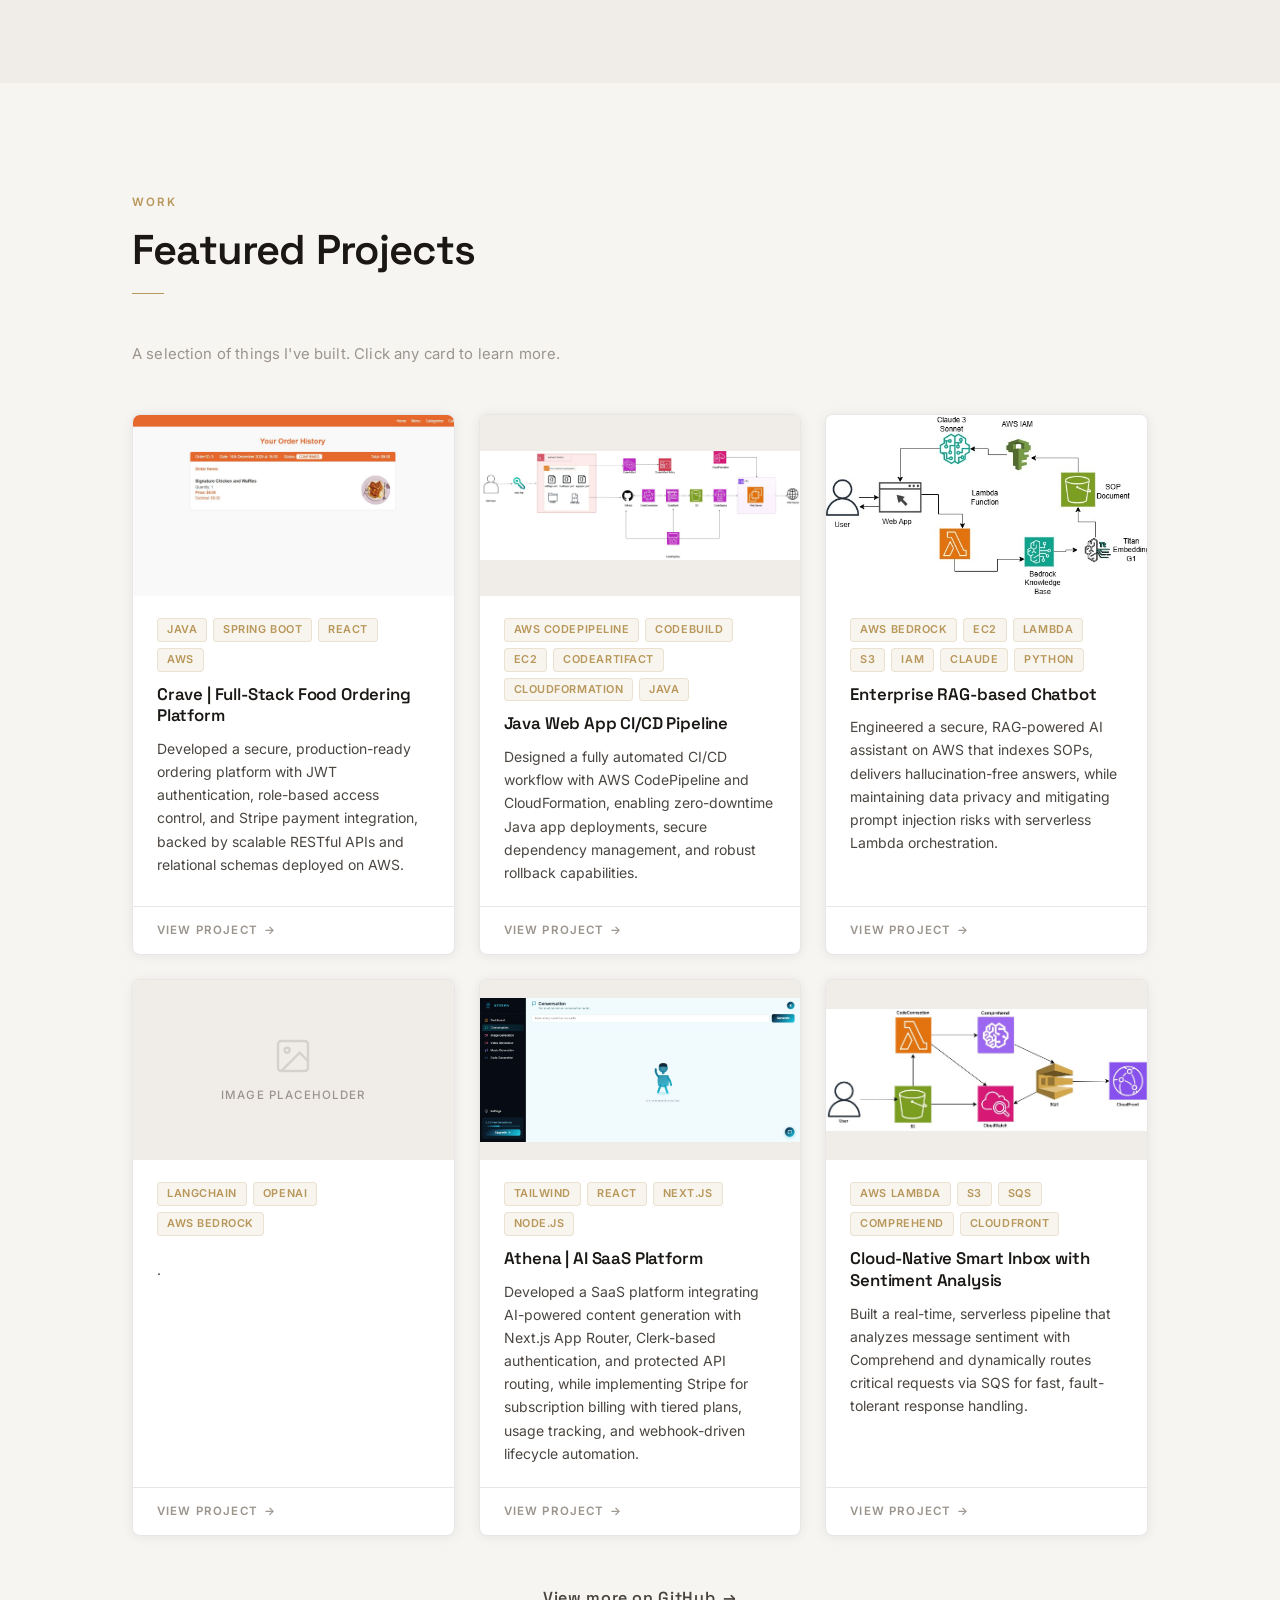
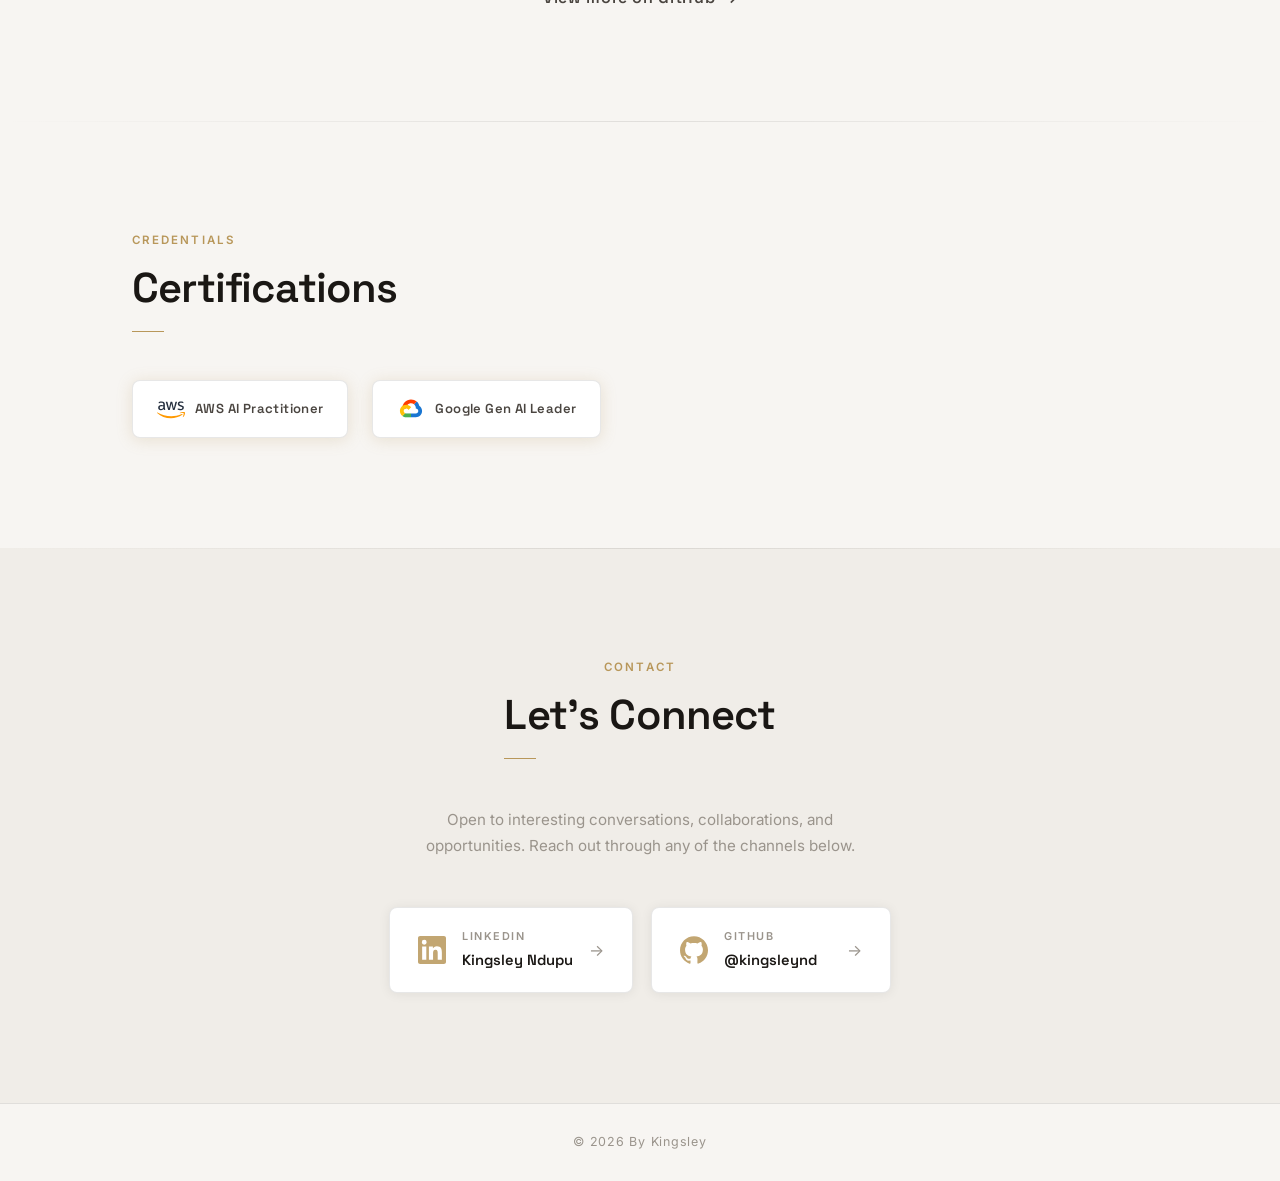
==== commit c4e54984: "name font" ====
--- a/docs/index.html
+++ b/docs/index.html
@@ -6,7 +6,7 @@
   <script defer src="https://cloud.umami.is/script.js" data-website-id="4692b219-e120-4d45-9ea5-08aec675aaba"></script>
   <title>Kingsley — Software Engineer</title>
   <link rel="stylesheet" href="style.css" />
-  <link href="https://fonts.googleapis.com/css2?family=Inter:wght@300;400;500;600;700&family=Space+Grotesk:wght@400;500;600;700&family=DM+Serif+Display:ital@0;1&display=swap" rel="stylesheet" />
+  <link href="https://fonts.googleapis.com/css2?family=Inter:wght@300;400;500;600;700&family=Space+Grotesk:wght@400;500;600;700&family=DM+Serif+Display:ital@0;1&family=Plus+Jakarta+Sans:wght@200;300;400;500&display=swap" rel="stylesheet" />
 </head>
 <body>
 
--- a/docs/style.css
+++ b/docs/style.css
@@ -321,13 +321,13 @@
 }
 
 .about__name {
-  font-family: var(--font-serif);
+  font-family: -apple-system, 'SF Pro Display', 'Plus Jakarta Sans', 'Inter', sans-serif;
   font-size: clamp(3.4rem, 8vw, 6rem);
-  font-weight: 400;
+  font-weight: 200;
   line-height: 1.0;
   color: var(--text-primary);
   margin-bottom: 20px;
-  letter-spacing: -0.01em;
+  letter-spacing: -0.04em;
 }
 .about__name span { color: var(--text-primary); }
 
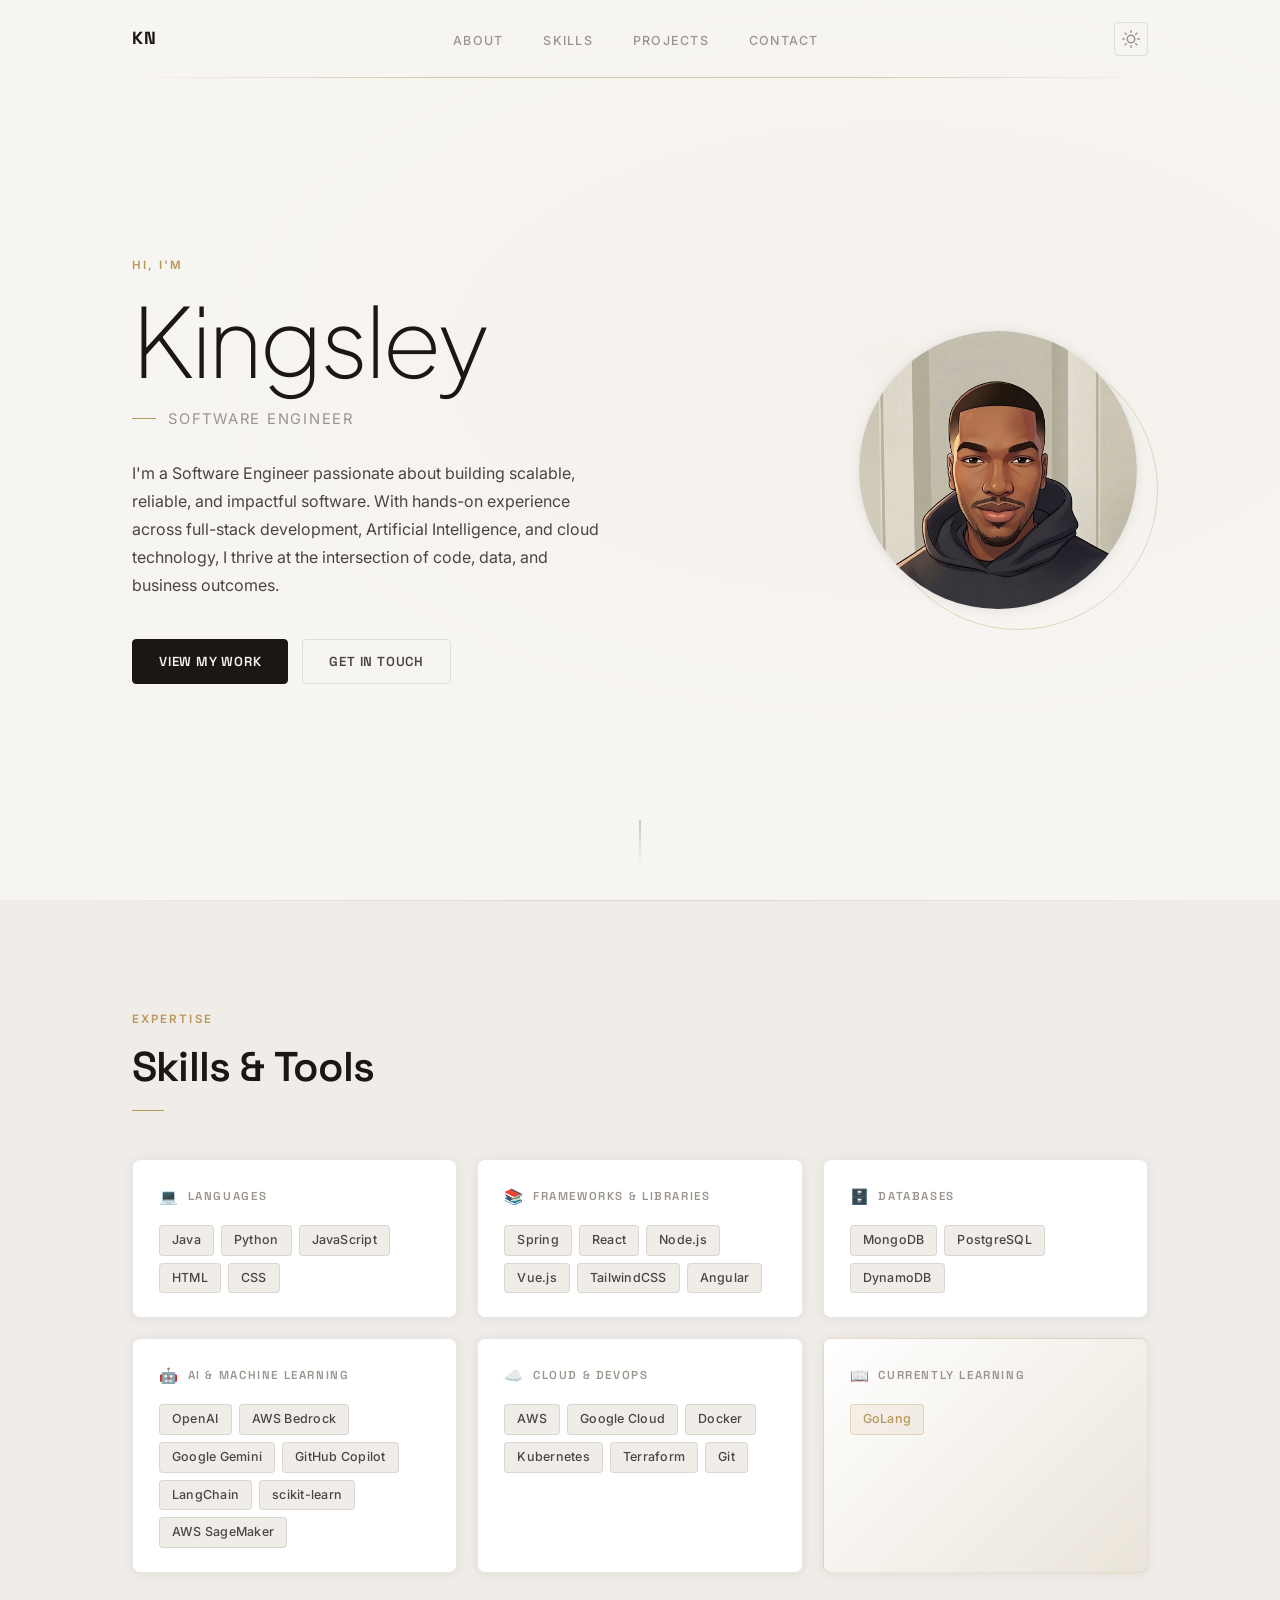
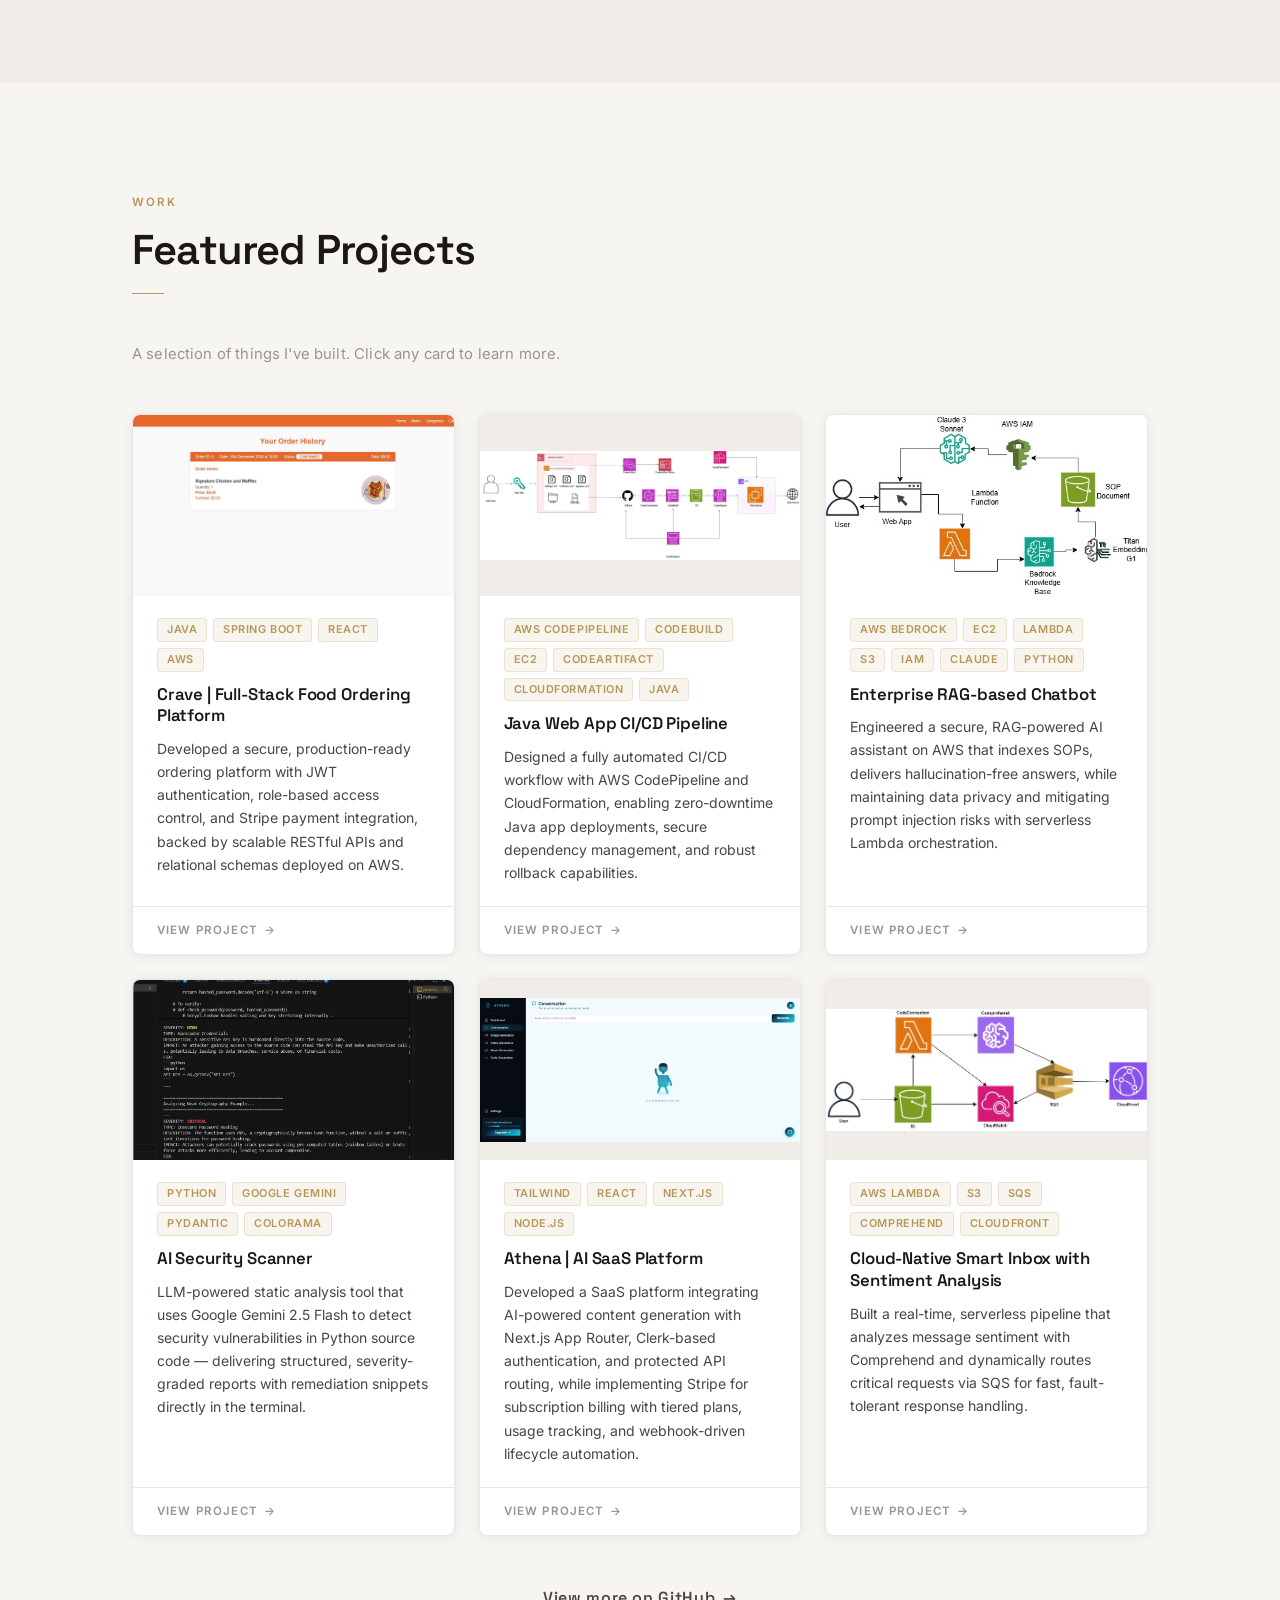
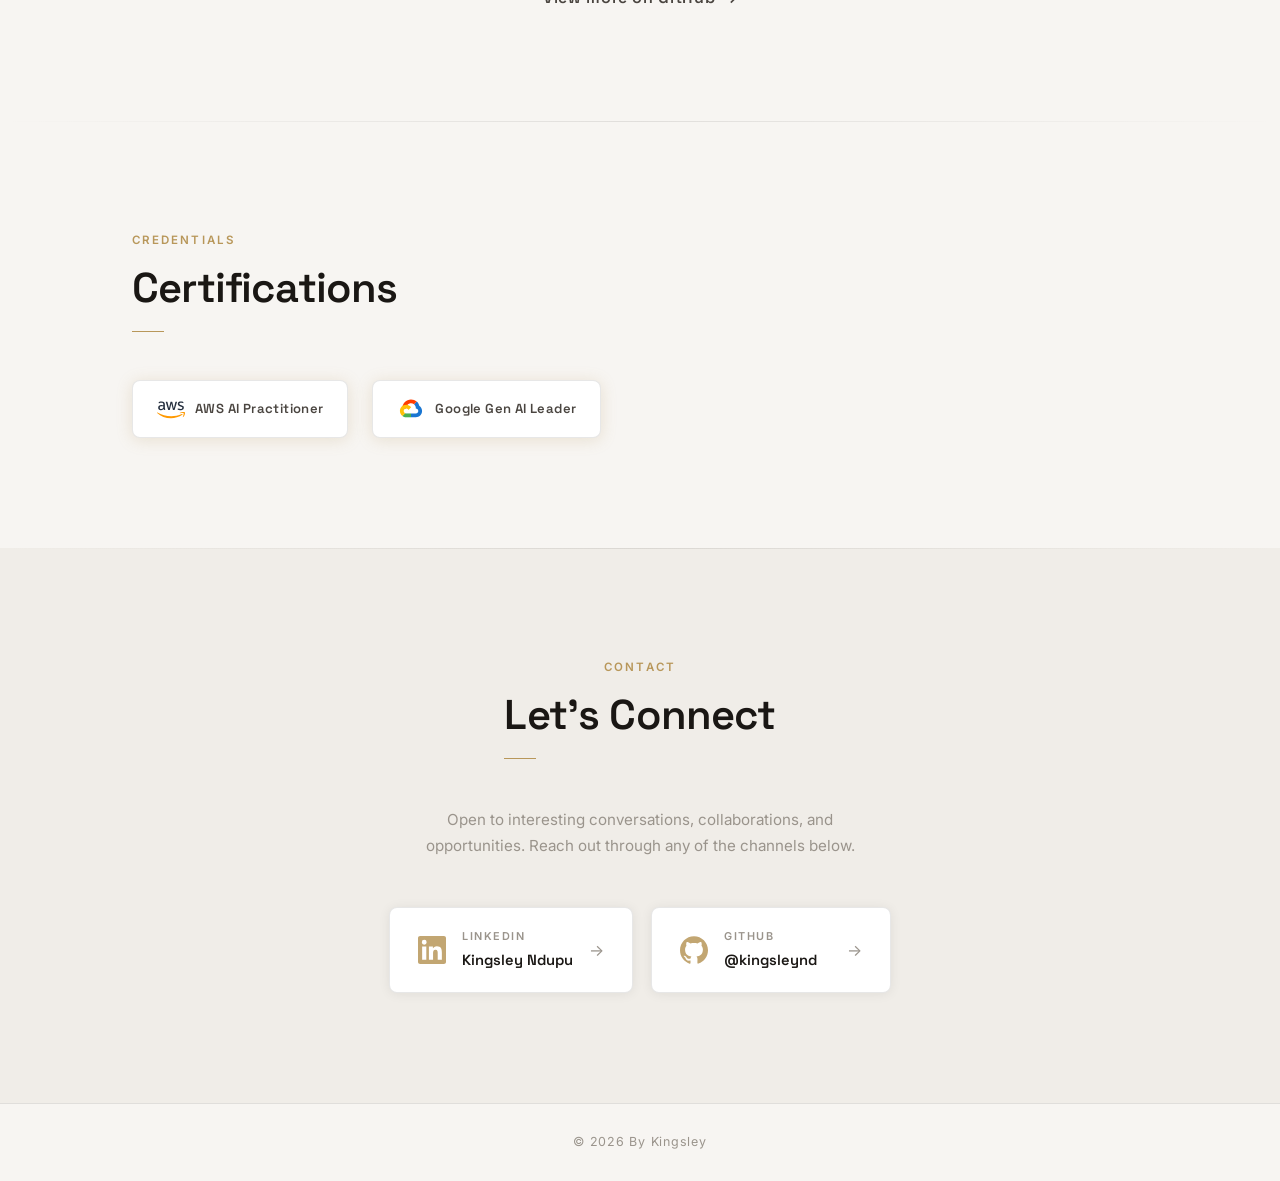
==== commit a97efd95: "minor skills update" ====
--- a/docs/index.html
+++ b/docs/index.html
@@ -131,6 +131,7 @@
             <span class="tag">AWS</span>
             <span class="tag">Google Cloud</span>
             <span class="tag">Docker</span>
+            <span class="tag">Kubernetes</span>
             <span class="tag">Terraform</span>
             <span class="tag">Git</span>
           </div>
@@ -139,7 +140,6 @@
         <div class="skill-group skill-group--learning">
           <h3 class="skill-group__title"><span class="skill-group__icon">📖</span> Currently Learning</h3>
           <div class="skill-group__tags">
-            <span class="tag tag--learning">Kubernetes</span>
             <span class="tag tag--learning">GoLang</span>
           </div>
         </div>
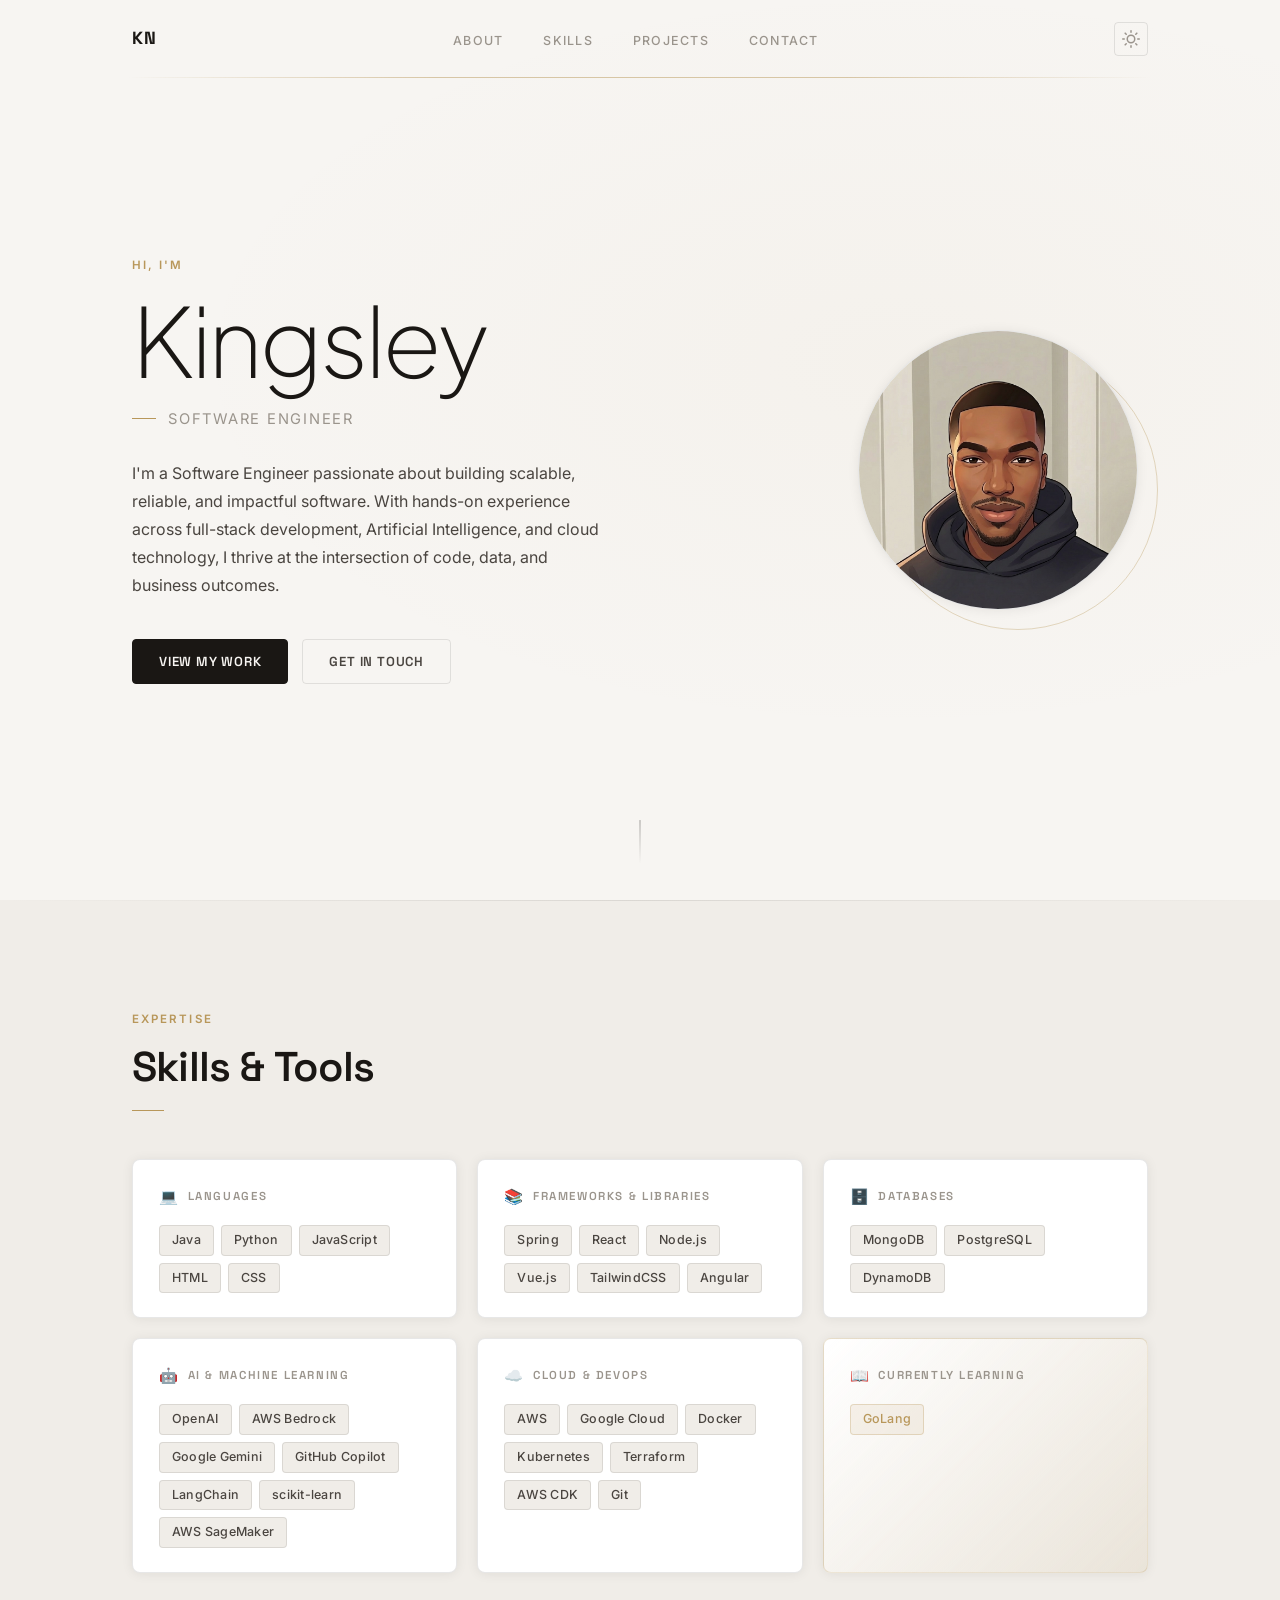
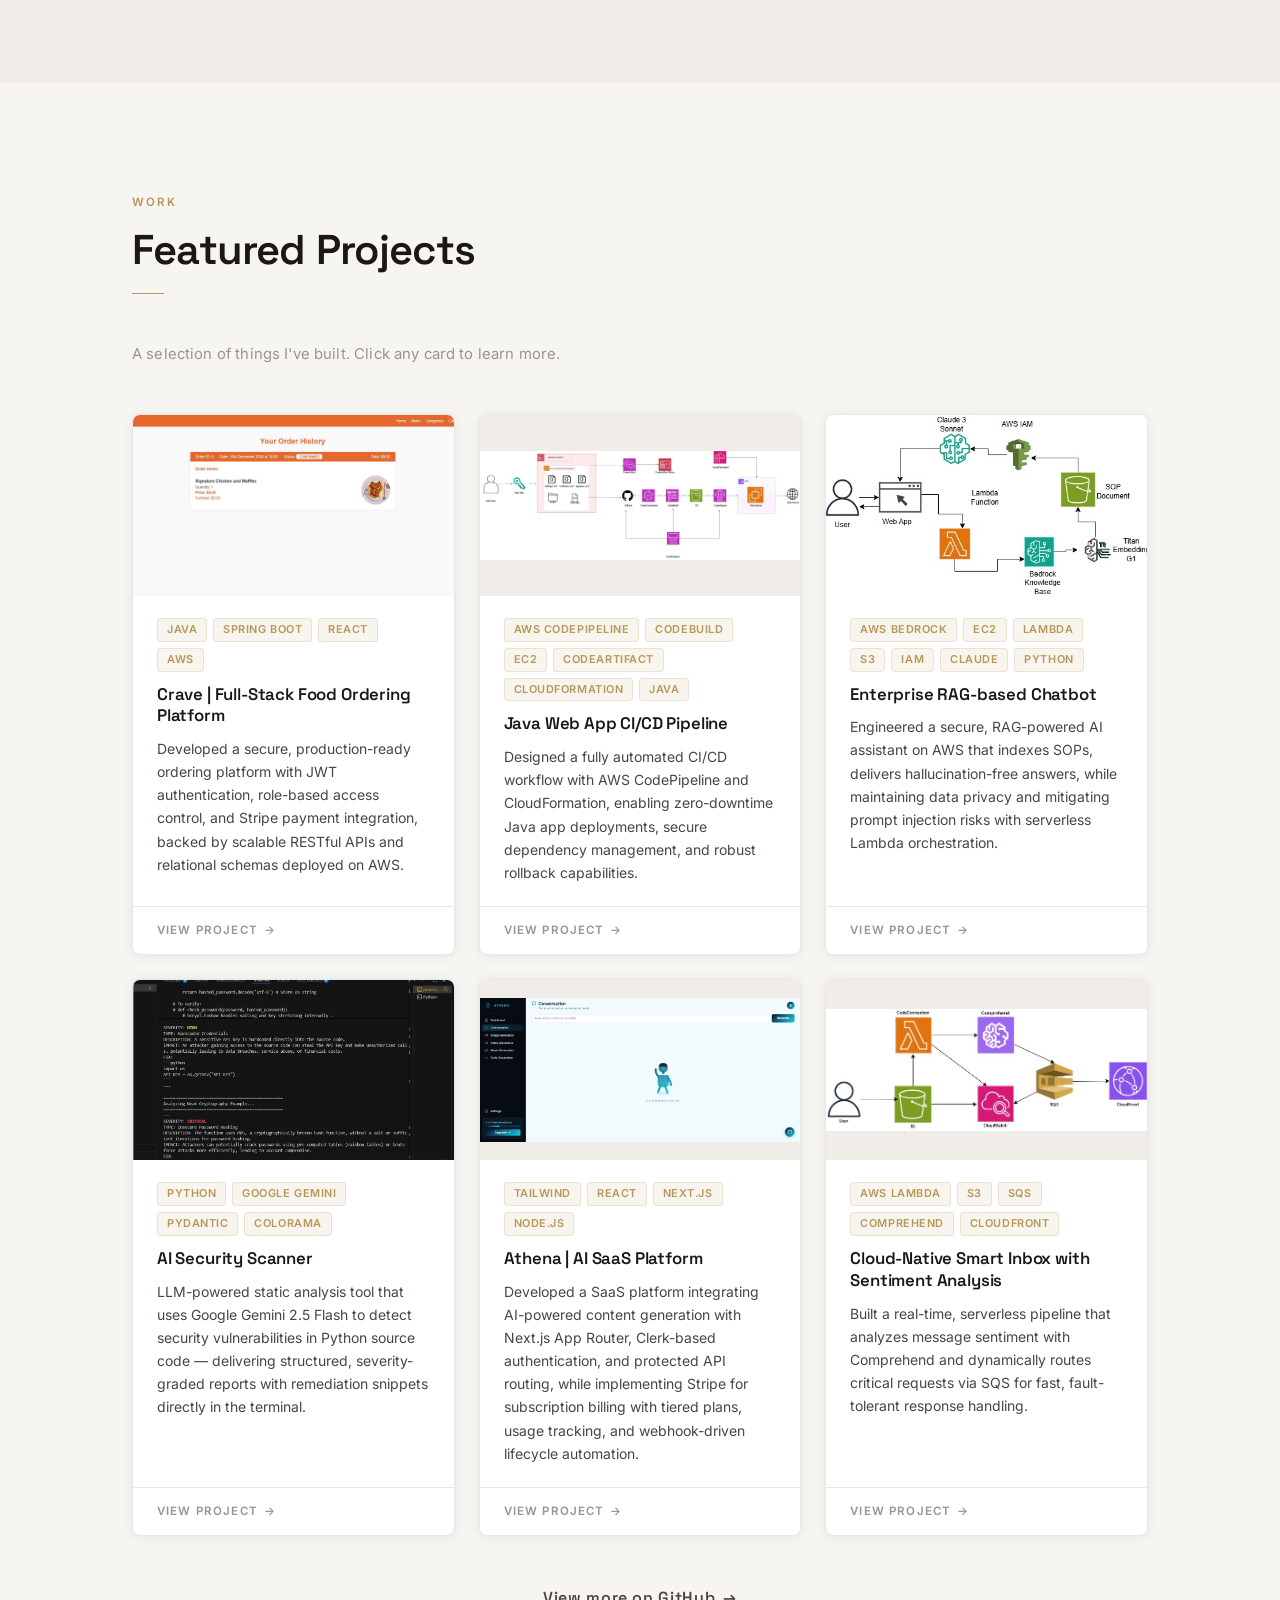
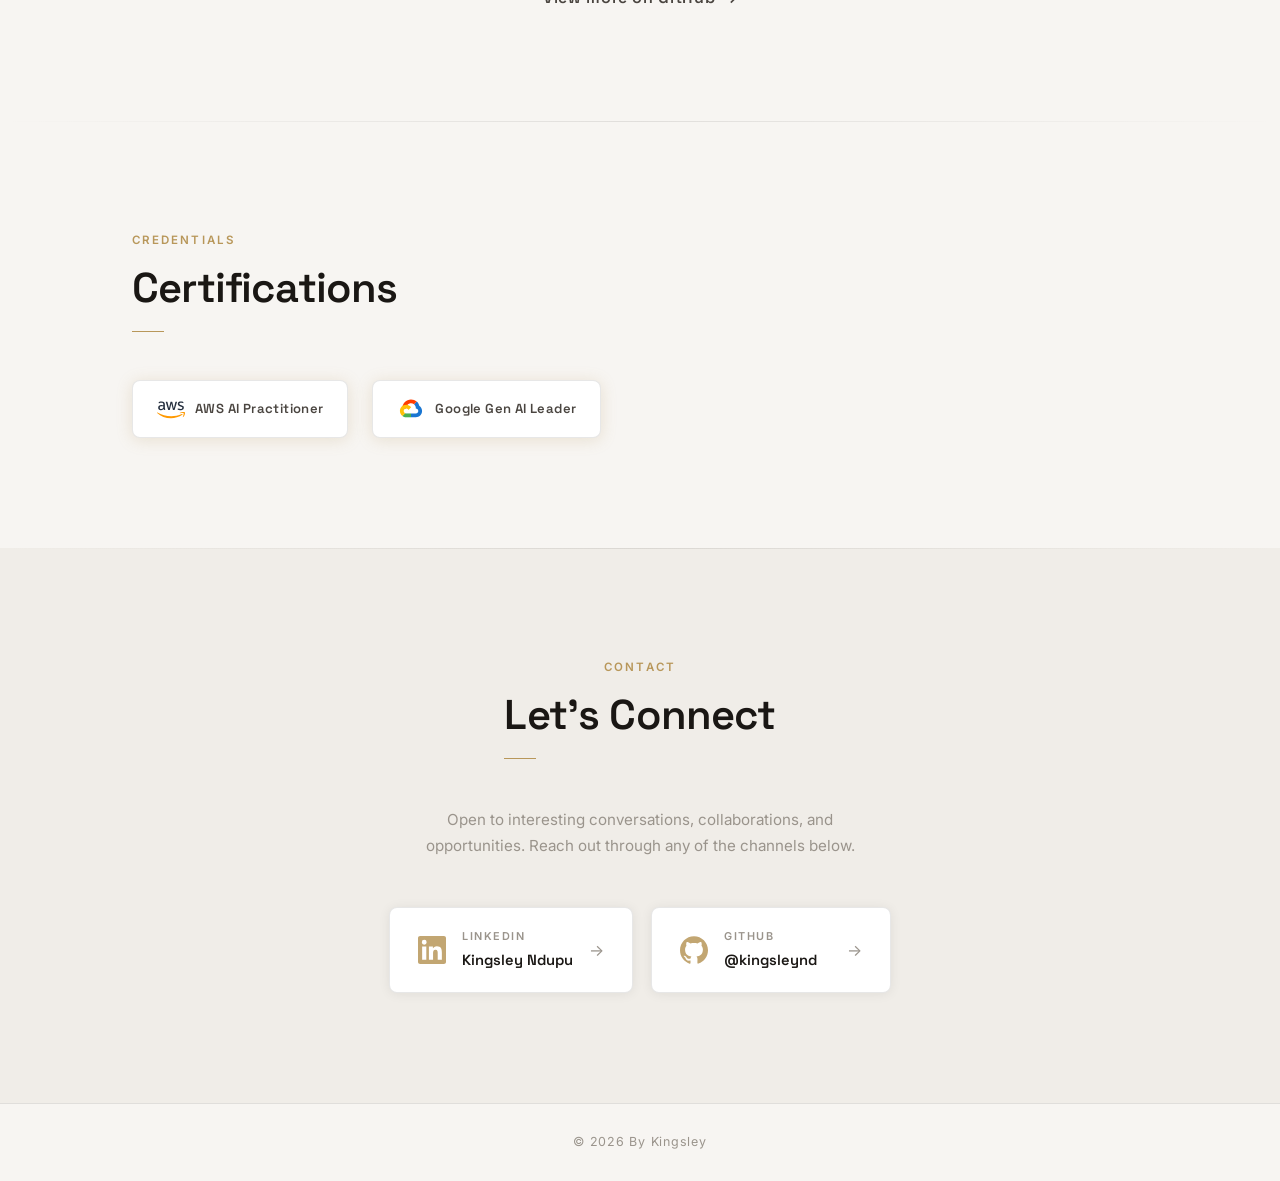
==== commit b2e01f57: "skills" ====
--- a/docs/index.html
+++ b/docs/index.html
@@ -133,6 +133,7 @@
             <span class="tag">Docker</span>
             <span class="tag">Kubernetes</span>
             <span class="tag">Terraform</span>
+            <span class="tag">AWS CDK</span>
             <span class="tag">Git</span>
           </div>
         </div>
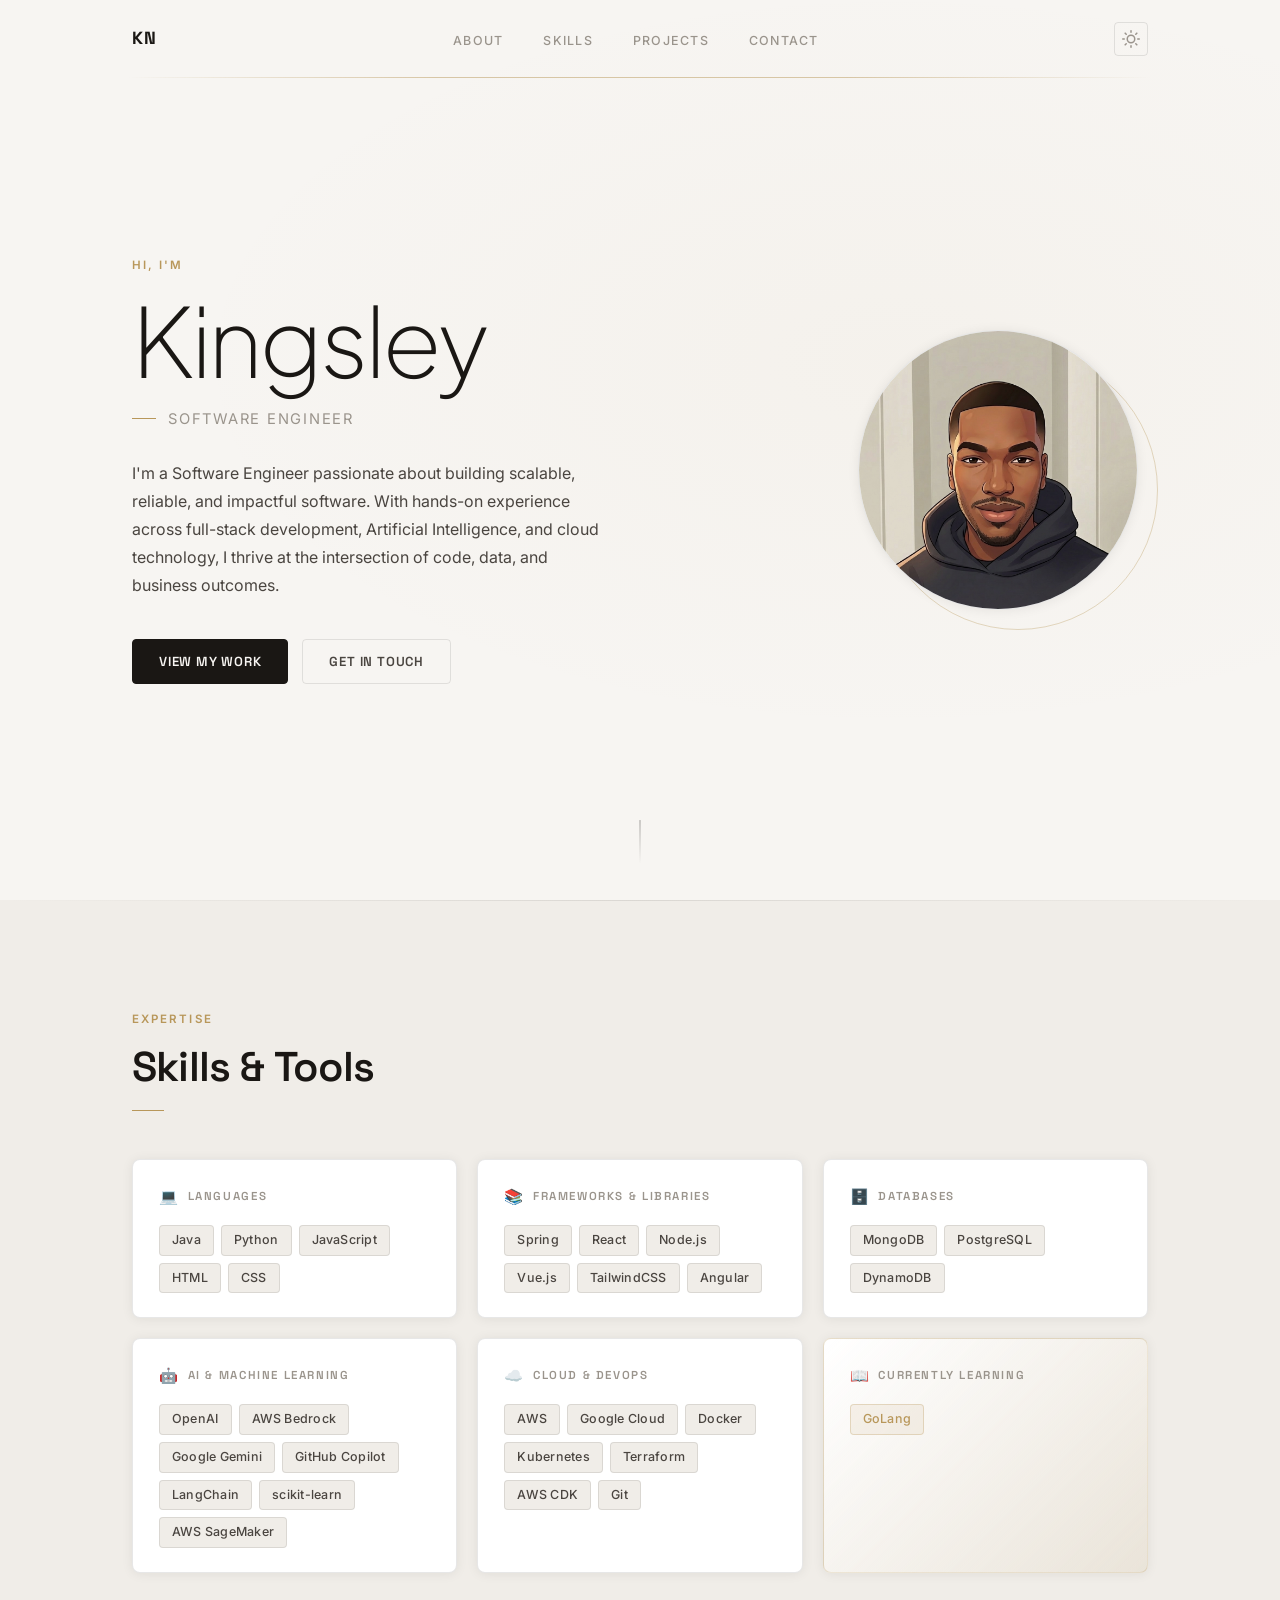
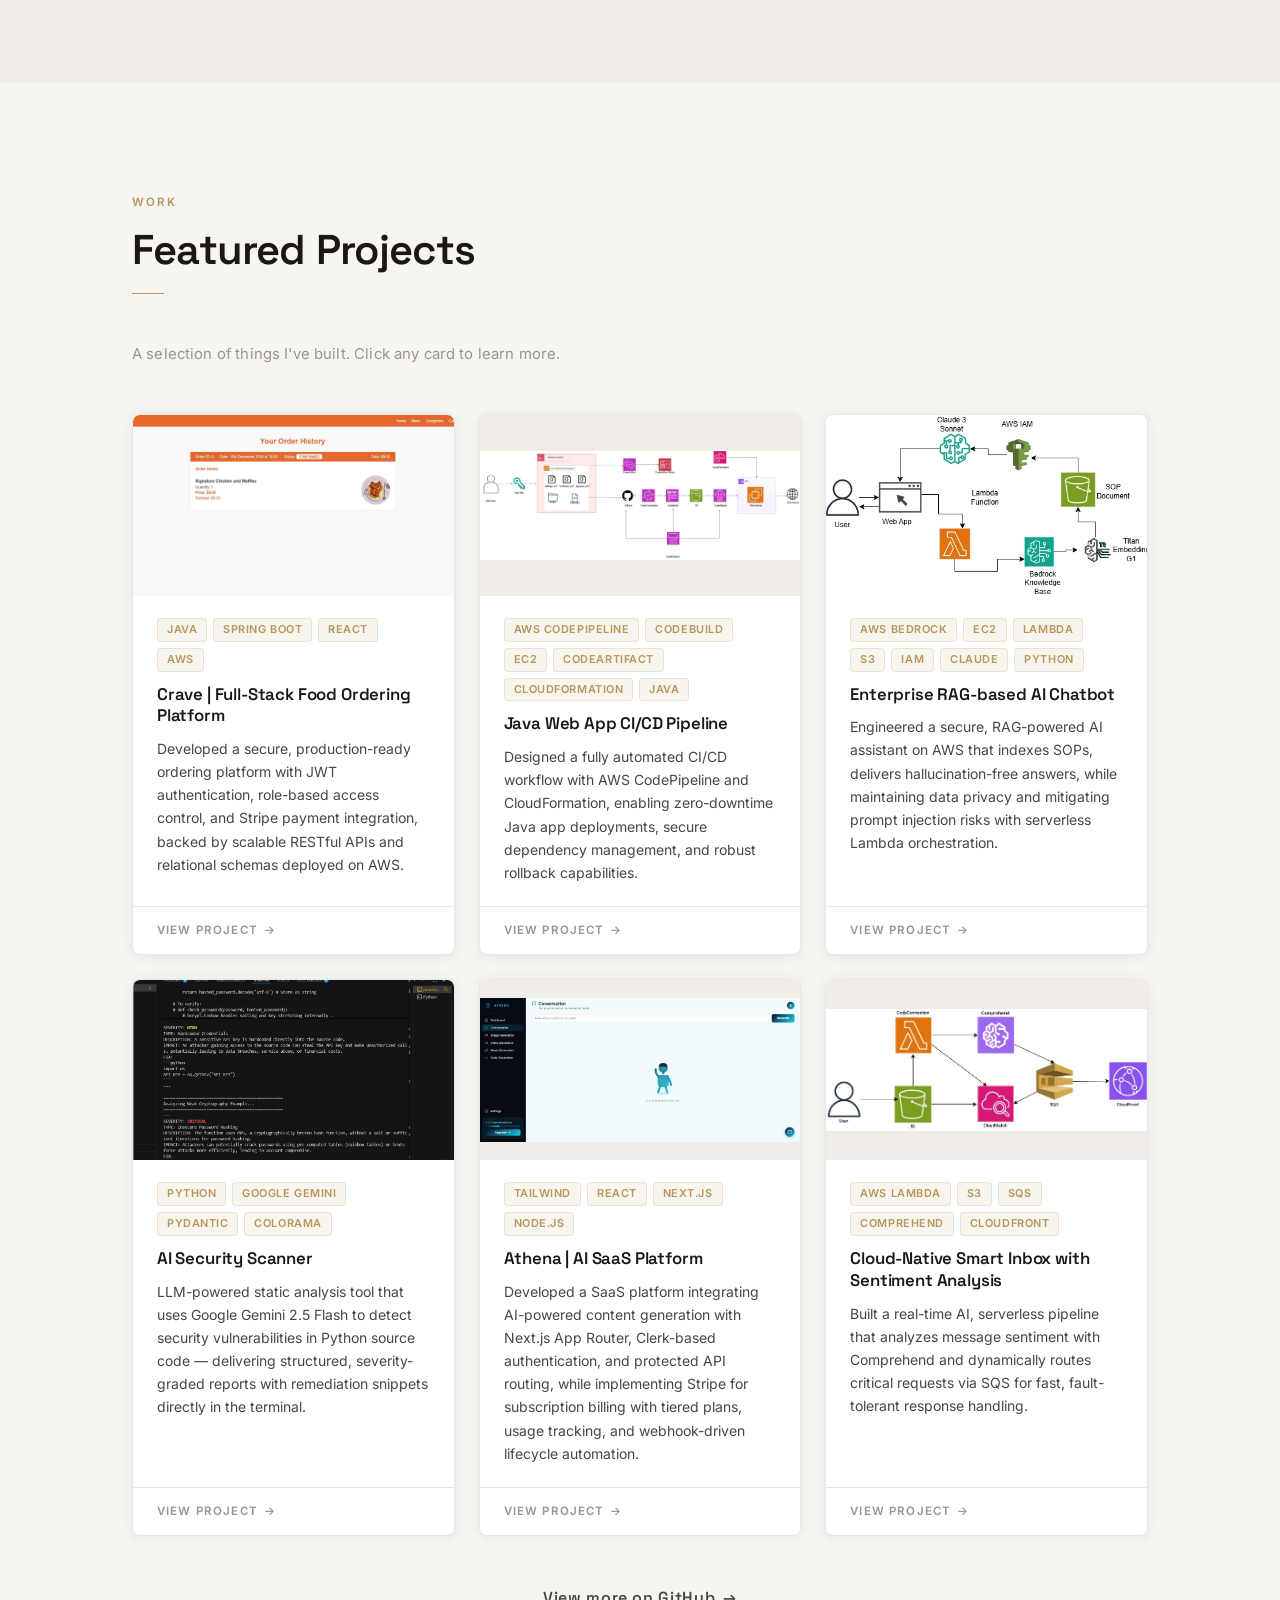
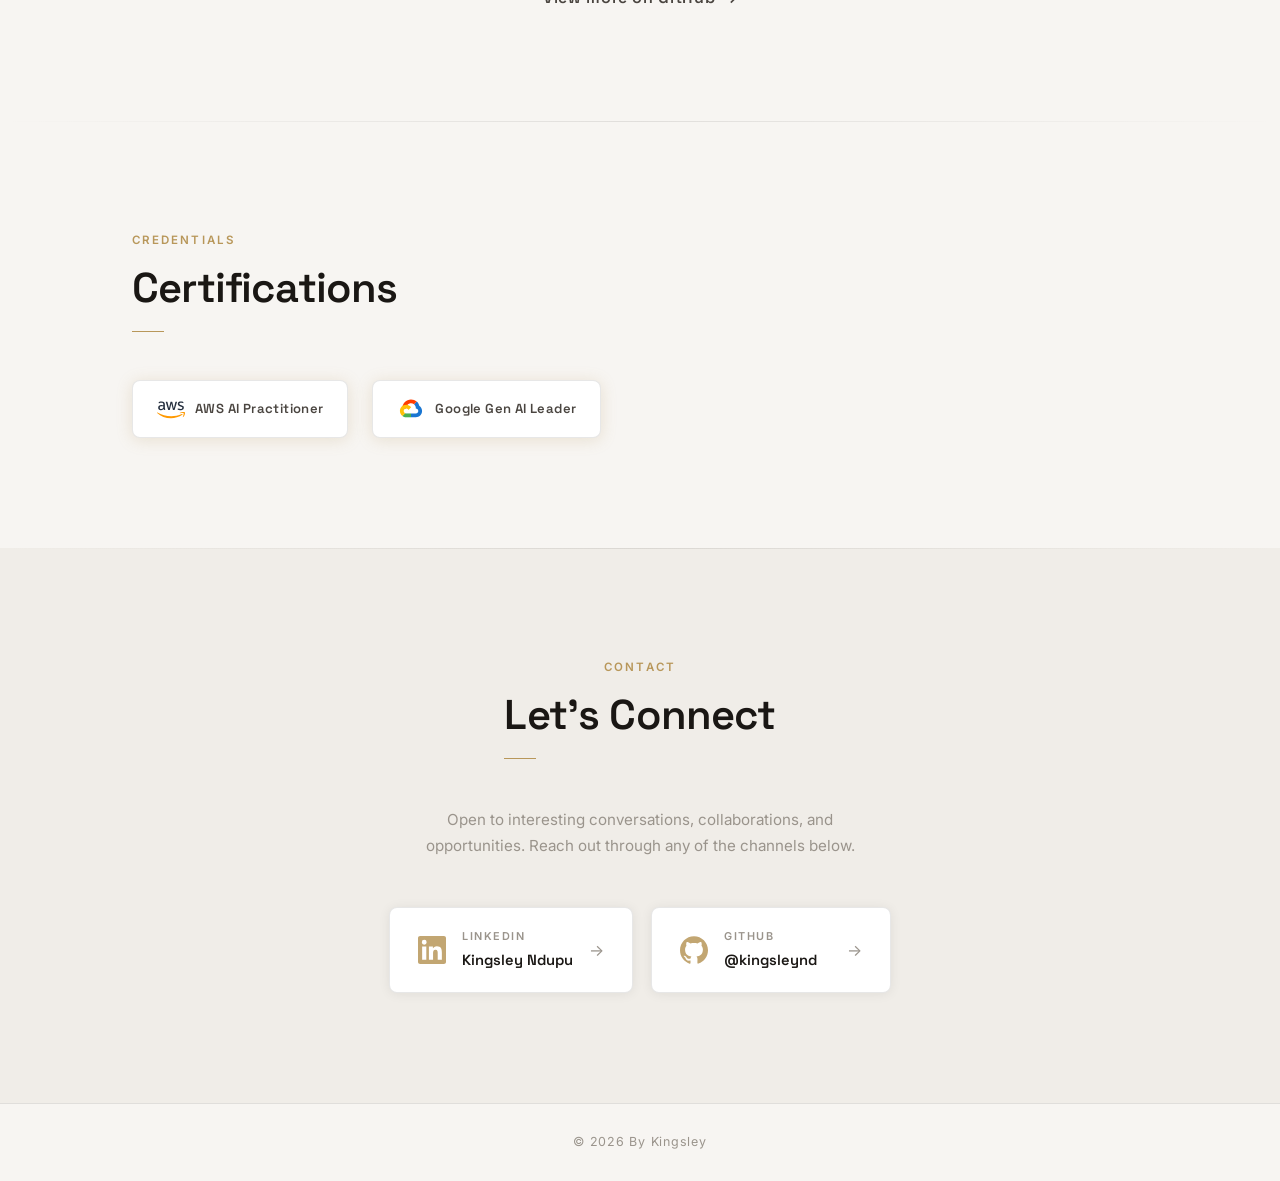
==== commit d5c4c30b: "some privacy settings" ====
--- a/docs/index.html
+++ b/docs/index.html
@@ -3,6 +3,7 @@
 <head>
   <meta charset="UTF-8" />
   <meta name="viewport" content="width=device-width, initial-scale=1.0" />
+  <meta name="robots" content="noindex">
   <script defer src="https://cloud.umami.is/script.js" data-website-id="4692b219-e120-4d45-9ea5-08aec675aaba"></script>
   <title>Kingsley — Software Engineer</title>
   <link rel="stylesheet" href="style.css" />
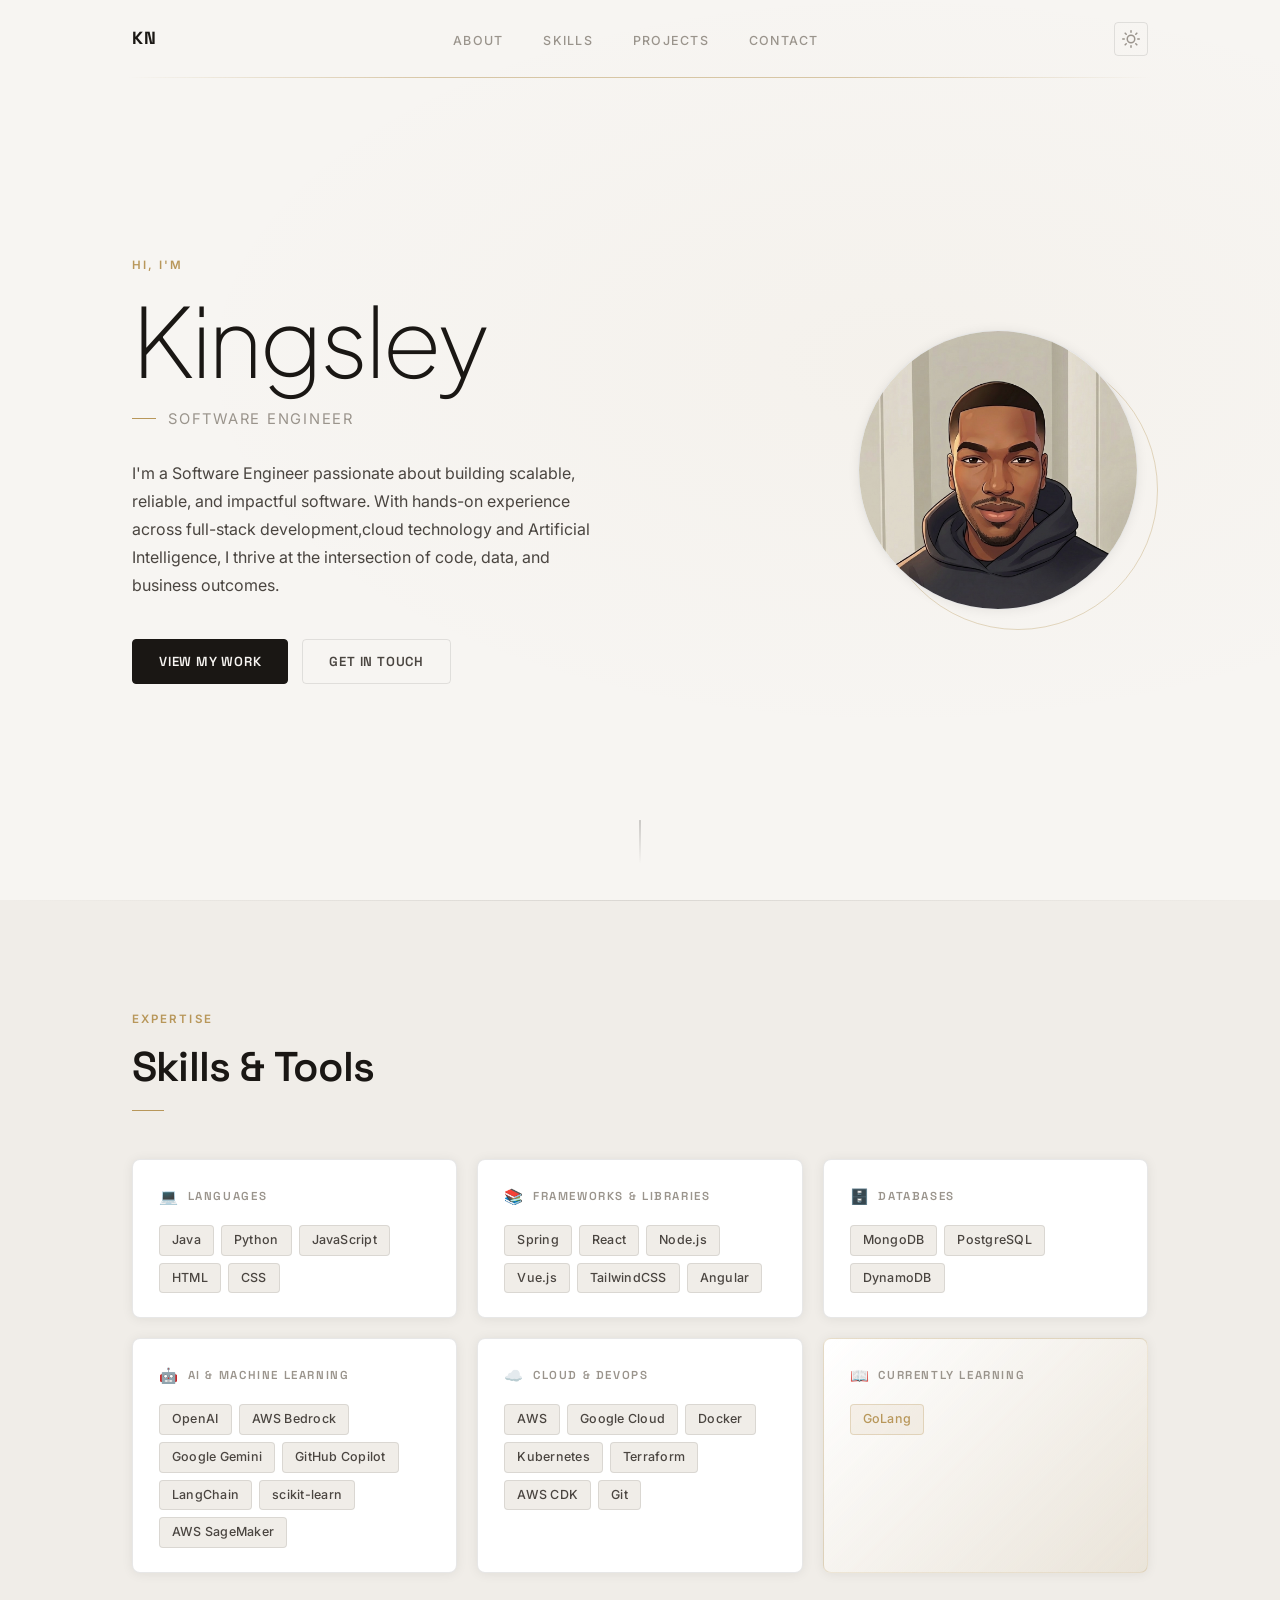
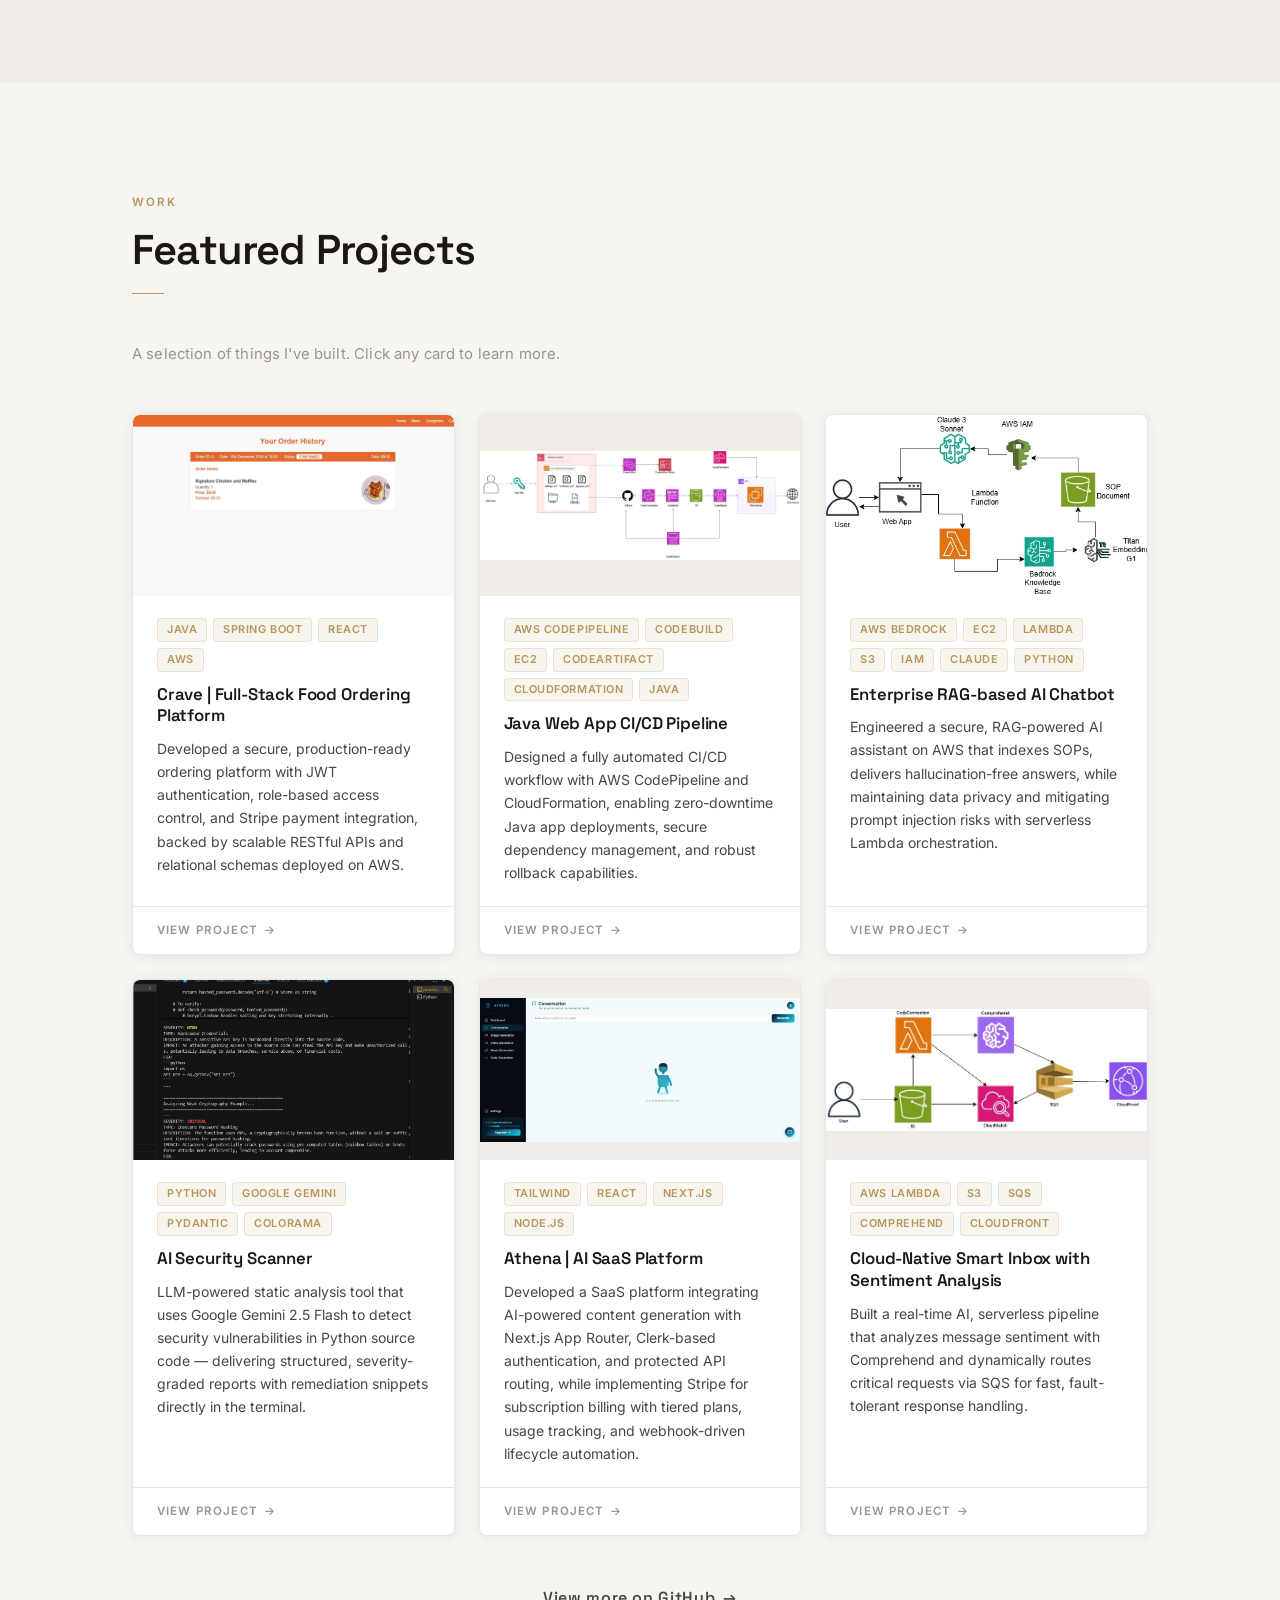
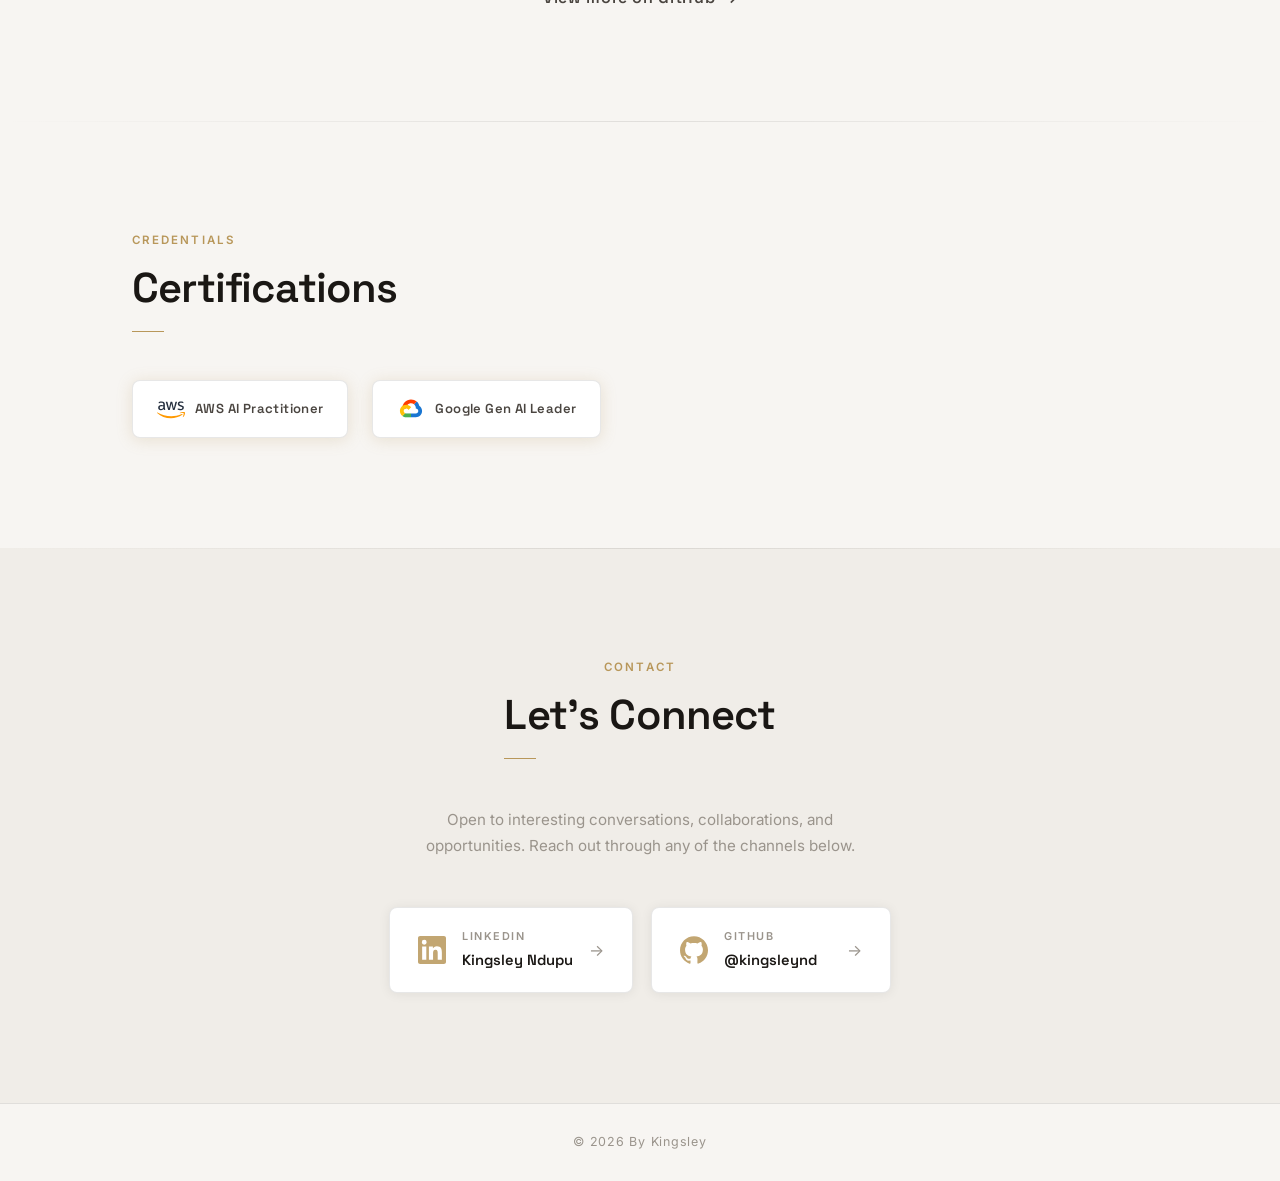
==== commit 8764d131: "text" ====
--- a/docs/index.html
+++ b/docs/index.html
@@ -45,7 +45,7 @@
         <p class="about__bio">
           I'm a Software Engineer passionate about building scalable, reliable, and
           impactful software. With hands-on experience across full-stack
-          development, Artificial Intelligence, and cloud technology, I thrive
+          development,cloud technology and Artificial Intelligence, I thrive
           at the intersection of code, data, and business outcomes.
         </p>
         <div class="about__actions">
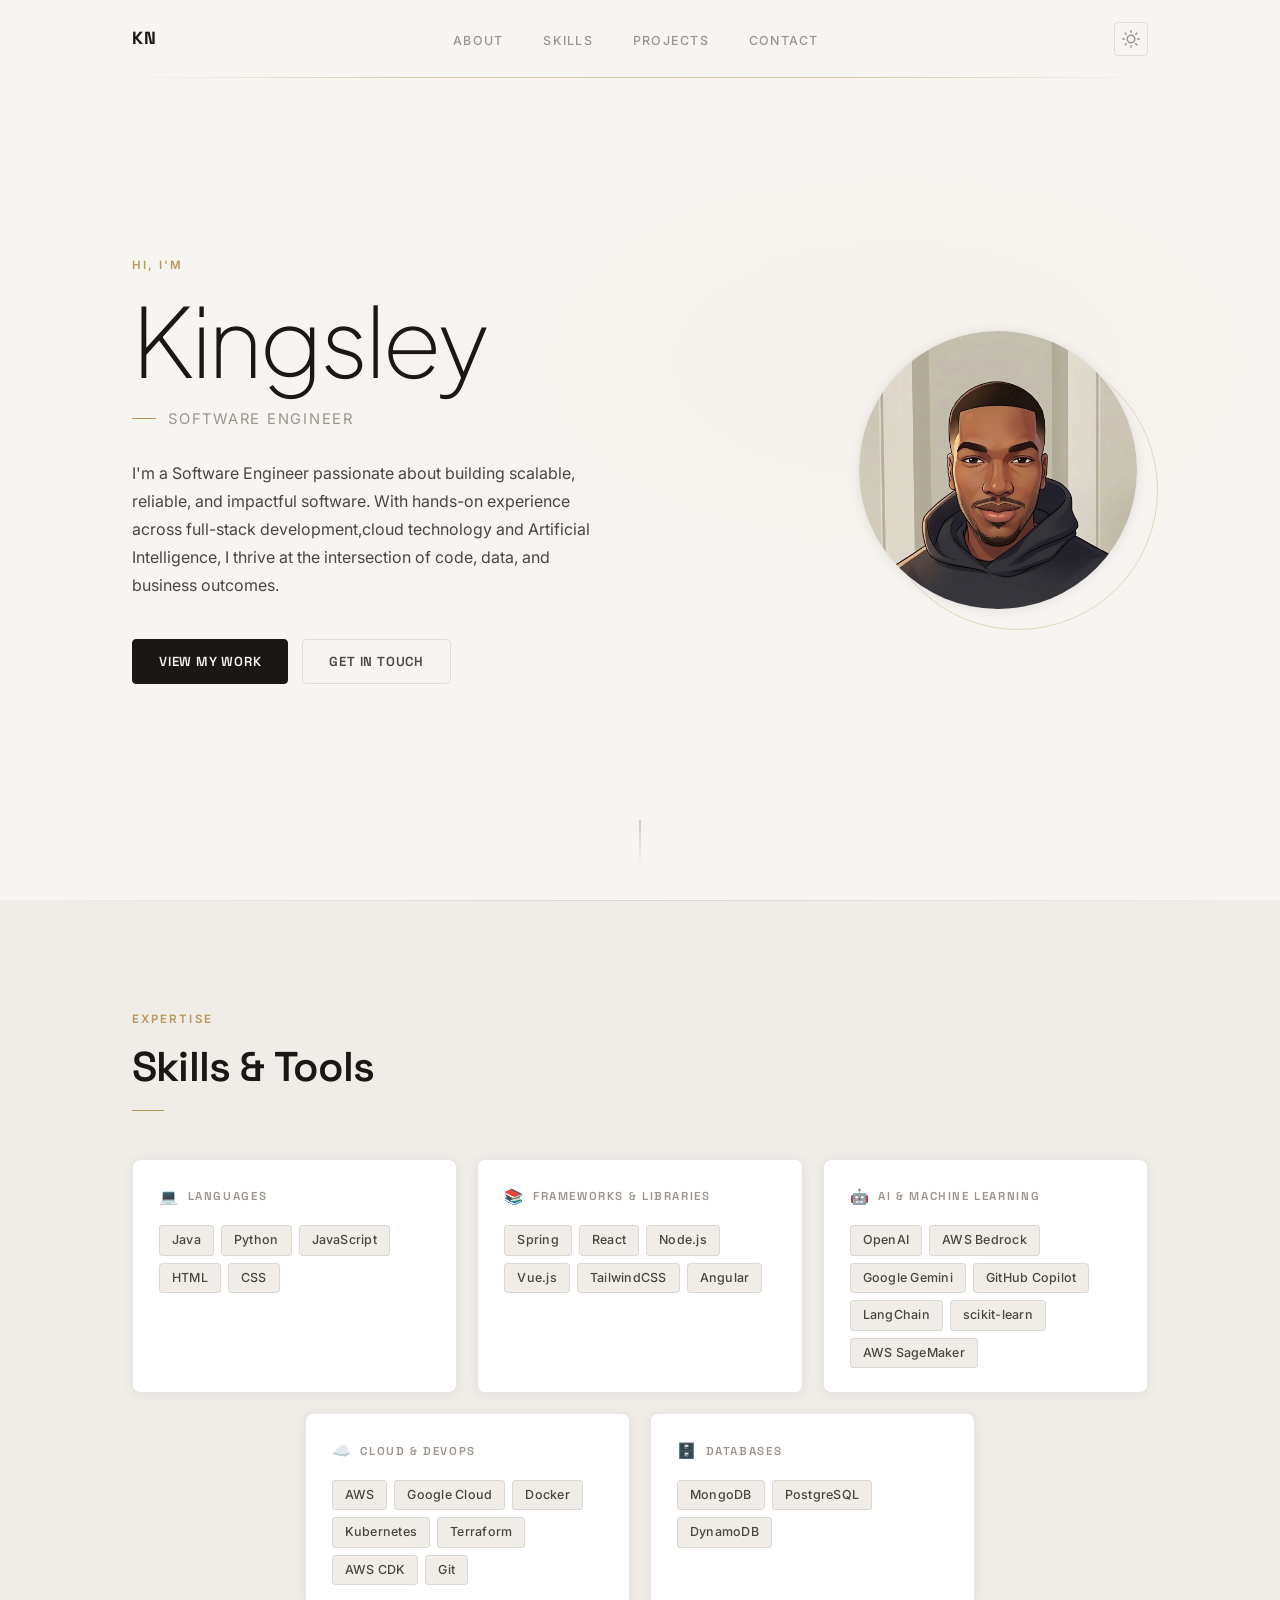
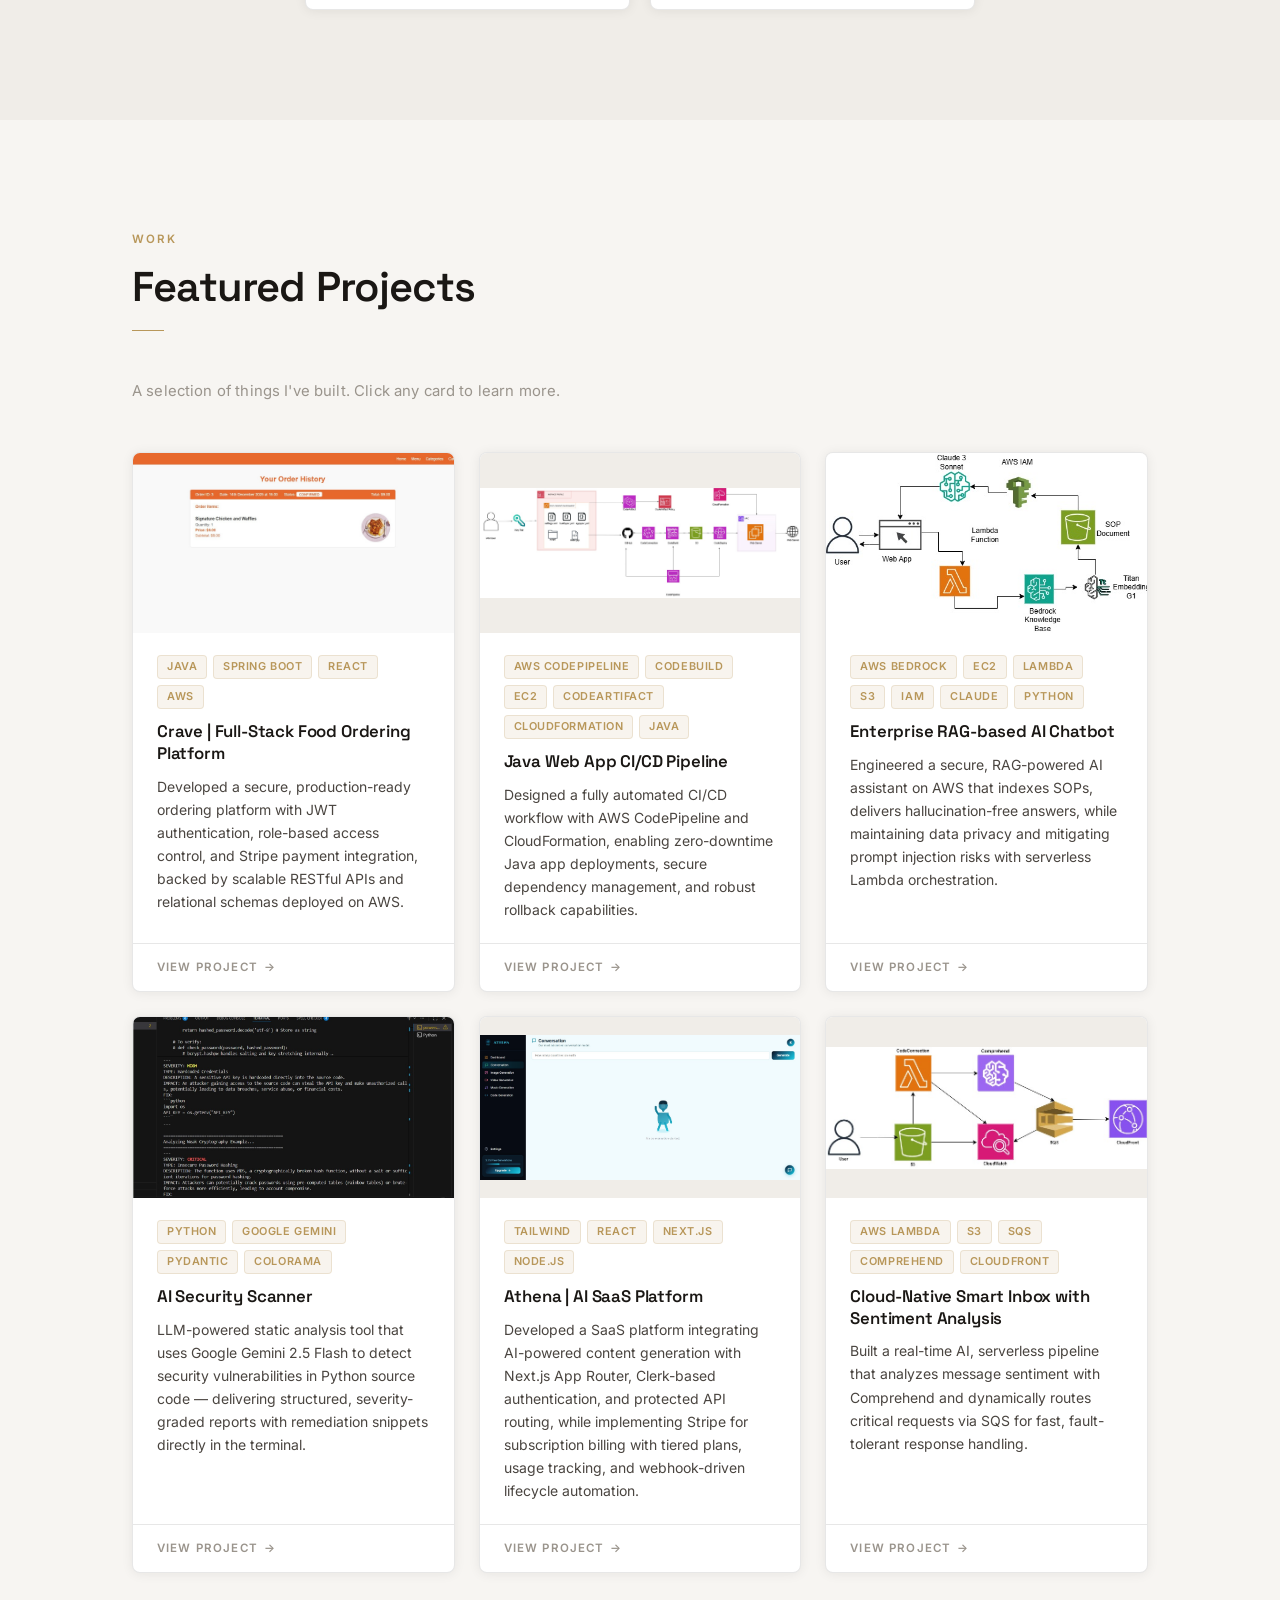
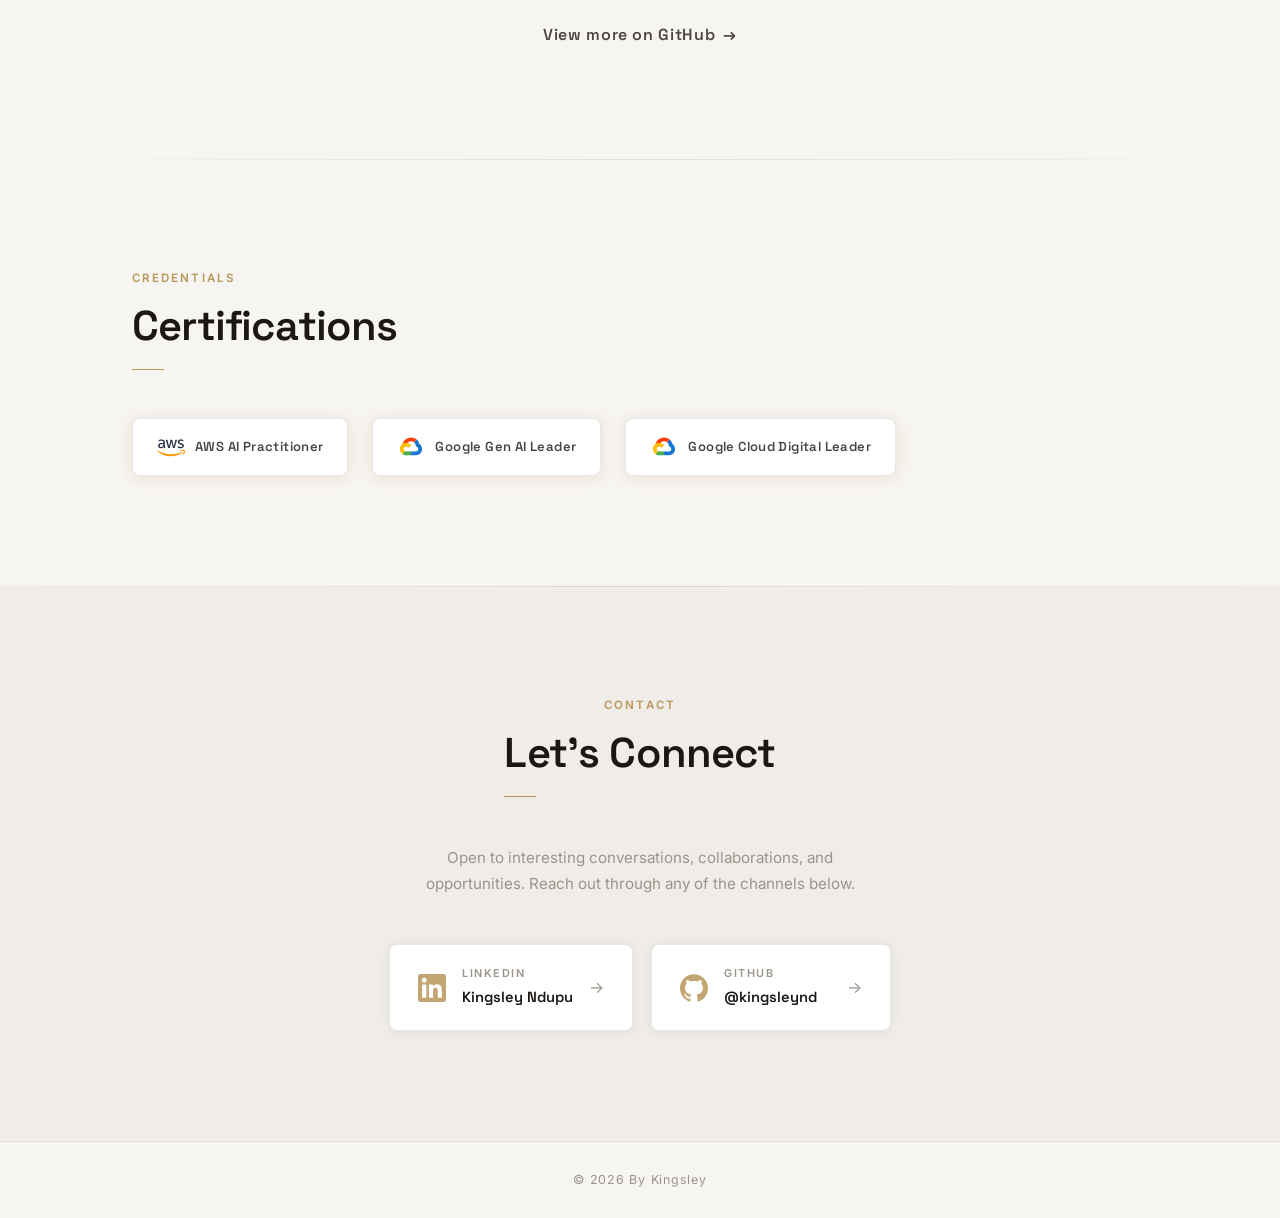
==== commit 2e477bd9: "added cert" ====
--- a/docs/index.html
+++ b/docs/index.html
@@ -105,15 +105,6 @@
         </div>
 
         <div class="skill-group">
-          <h3 class="skill-group__title"><span class="skill-group__icon">🗄️</span> Databases</h3>
-          <div class="skill-group__tags">
-            <span class="tag">MongoDB</span>
-            <span class="tag">PostgreSQL</span>
-            <span class="tag">DynamoDB</span>
-          </div>
-        </div>
-
-        <div class="skill-group">
           <h3 class="skill-group__title"><span class="skill-group__icon">🤖</span> AI &amp; Machine Learning</h3>
           <div class="skill-group__tags">
             <span class="tag">OpenAI</span>
@@ -139,10 +130,12 @@
           </div>
         </div>
 
-        <div class="skill-group skill-group--learning">
-          <h3 class="skill-group__title"><span class="skill-group__icon">📖</span> Currently Learning</h3>
-          <div class="skill-group__tags">
-            <span class="tag tag--learning">GoLang</span>
+        <div class="skill-group">
+          <h3 class="skill-group__title"><span class="skill-group__icon">🗄️</span> Databases</h3>
+          <div class="skill-group__tags">
+            <span class="tag">MongoDB</span>
+            <span class="tag">PostgreSQL</span>
+            <span class="tag">DynamoDB</span>
           </div>
         </div>
 
@@ -187,6 +180,11 @@
         <div class="cert-card">
           <img src="images/icons8-google-cloud.svg" alt="Google Cloud" class="cert-card__logo" />
           <span class="cert-card__name">Google Gen AI Leader</span>
+        </div>
+
+        <div class="cert-card">
+          <img src="images/icons8-google-cloud.svg" alt="Google Cloud" class="cert-card__logo" />
+          <span class="cert-card__name">Google Cloud Digital Leader</span>
         </div>
 
       </div>
--- a/docs/style.css
+++ b/docs/style.css
@@ -478,8 +478,20 @@
 
 .skills__grid {
   display: grid;
-  grid-template-columns: repeat(auto-fill, minmax(290px, 1fr));
+  grid-template-columns: repeat(6, 1fr);
   gap: 20px;
+}
+
+.skills__grid .skill-group {
+  grid-column: span 2;
+}
+
+.skills__grid .skill-group:nth-last-child(2) {
+  grid-column: 2 / span 2;
+}
+
+.skills__grid .skill-group:nth-last-child(1) {
+  grid-column: 4 / span 2;
 }
 
 .skill-group {
@@ -1020,6 +1032,13 @@
   .about__image-wrap::after { width: 200px; height: 200px; border-radius: 50%; }
 
   .projects__grid { grid-template-columns: 1fr; }
+
+  .skills__grid { grid-template-columns: repeat(2, 1fr); }
+  .skills__grid .skill-group,
+  .skills__grid .skill-group:nth-last-child(2),
+  .skills__grid .skill-group:nth-last-child(1) {
+    grid-column: auto;
+  }
 }
 
 @media (max-width: 560px) {
@@ -1028,6 +1047,11 @@
   .nav__links a { font-size: 0.68rem; }
   .theme-toggle { width: 28px; height: 28px; flex-shrink: 0; }
   .skills__grid { grid-template-columns: 1fr; }
+  .skills__grid .skill-group,
+  .skills__grid .skill-group:nth-last-child(2),
+  .skills__grid .skill-group:nth-last-child(1) {
+    grid-column: auto;
+  }
   .contact__links { flex-direction: column; align-items: center; }
   .contact__card { width: 100%; max-width: 340px; }
   .container { padding: 0 20px; }
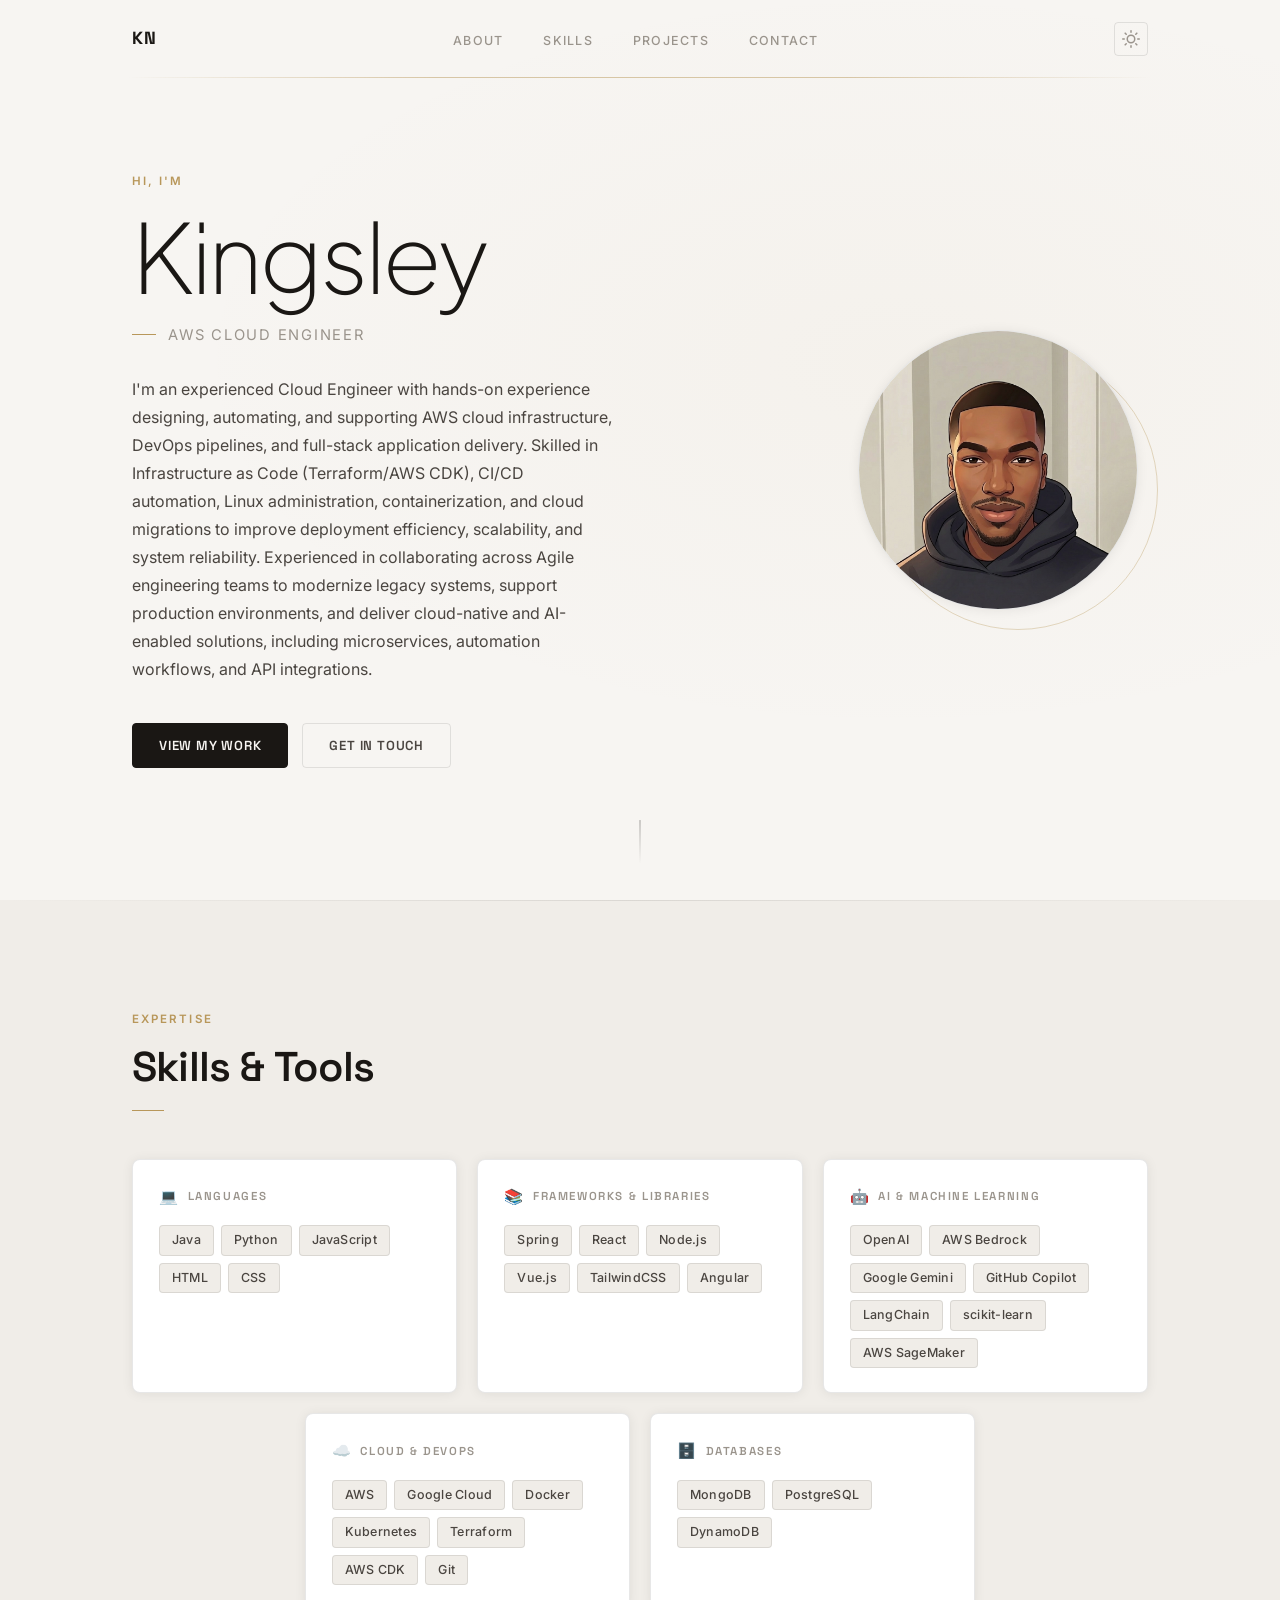
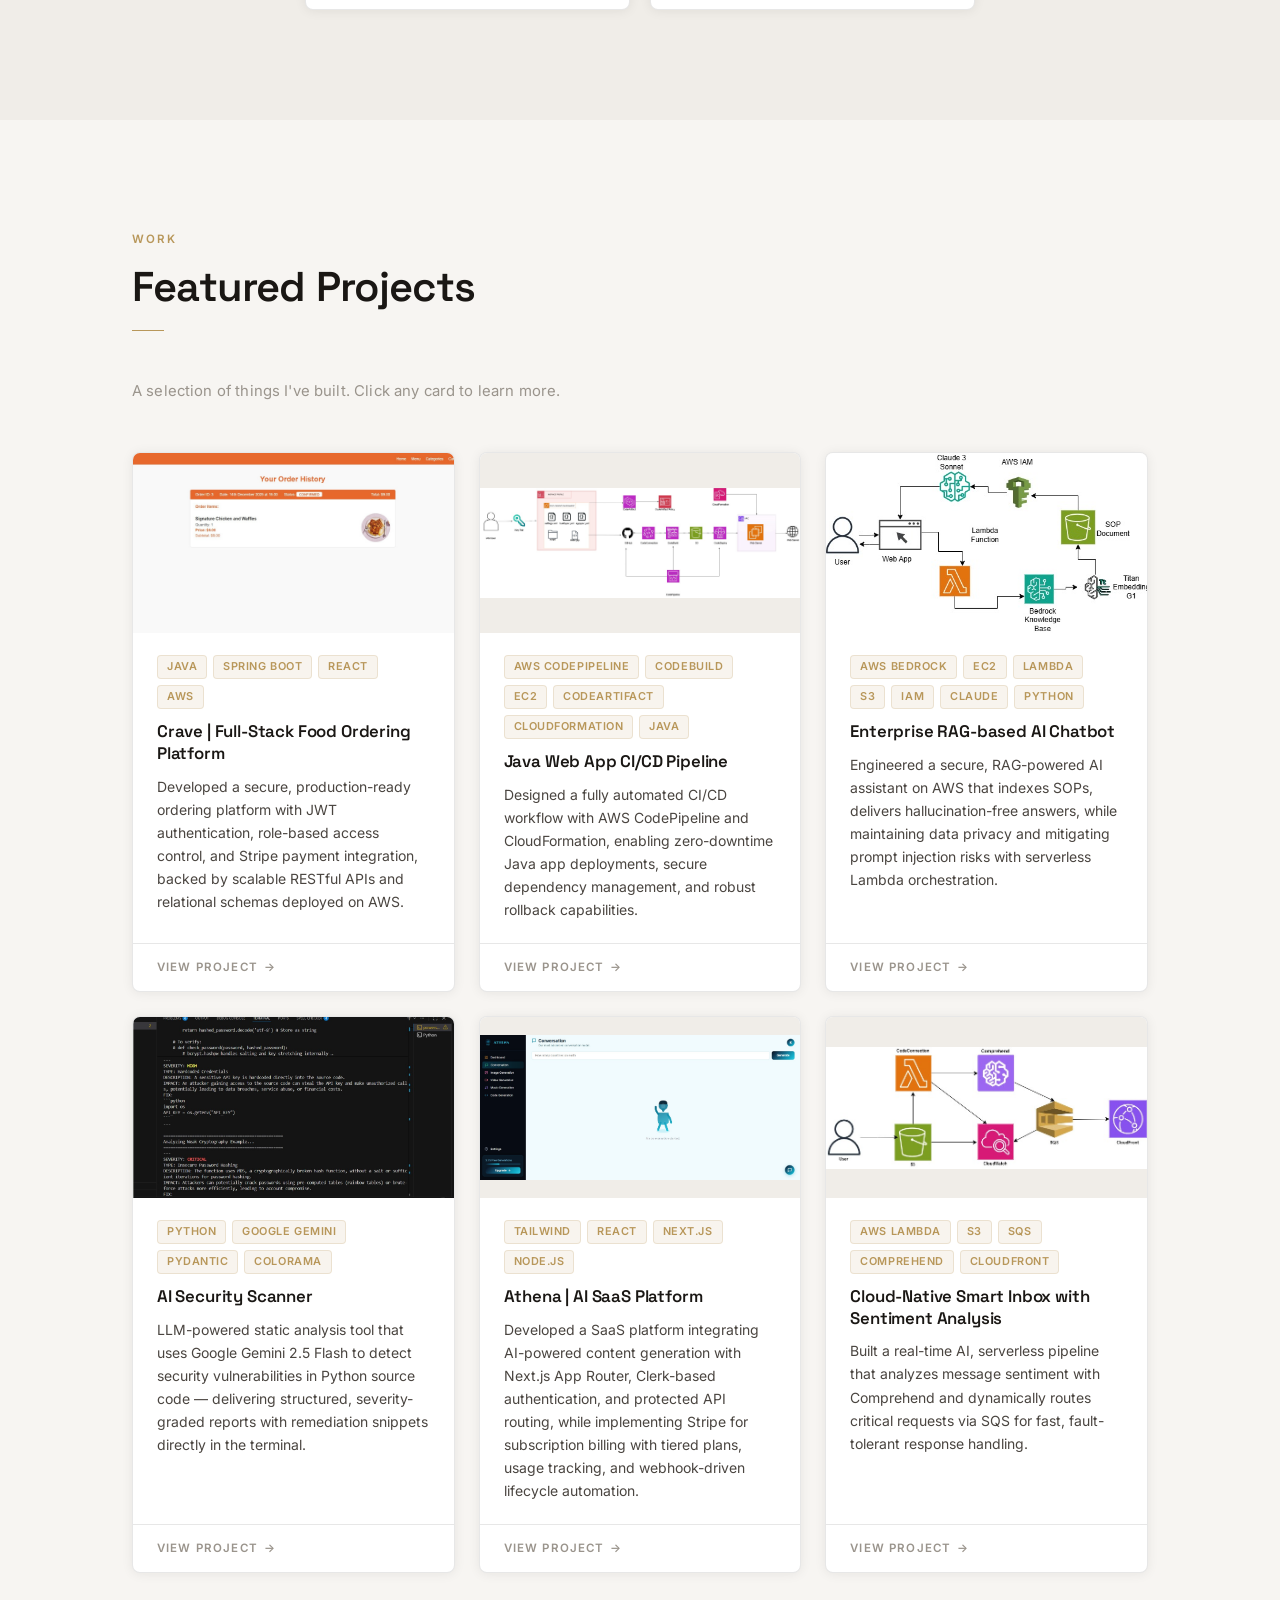
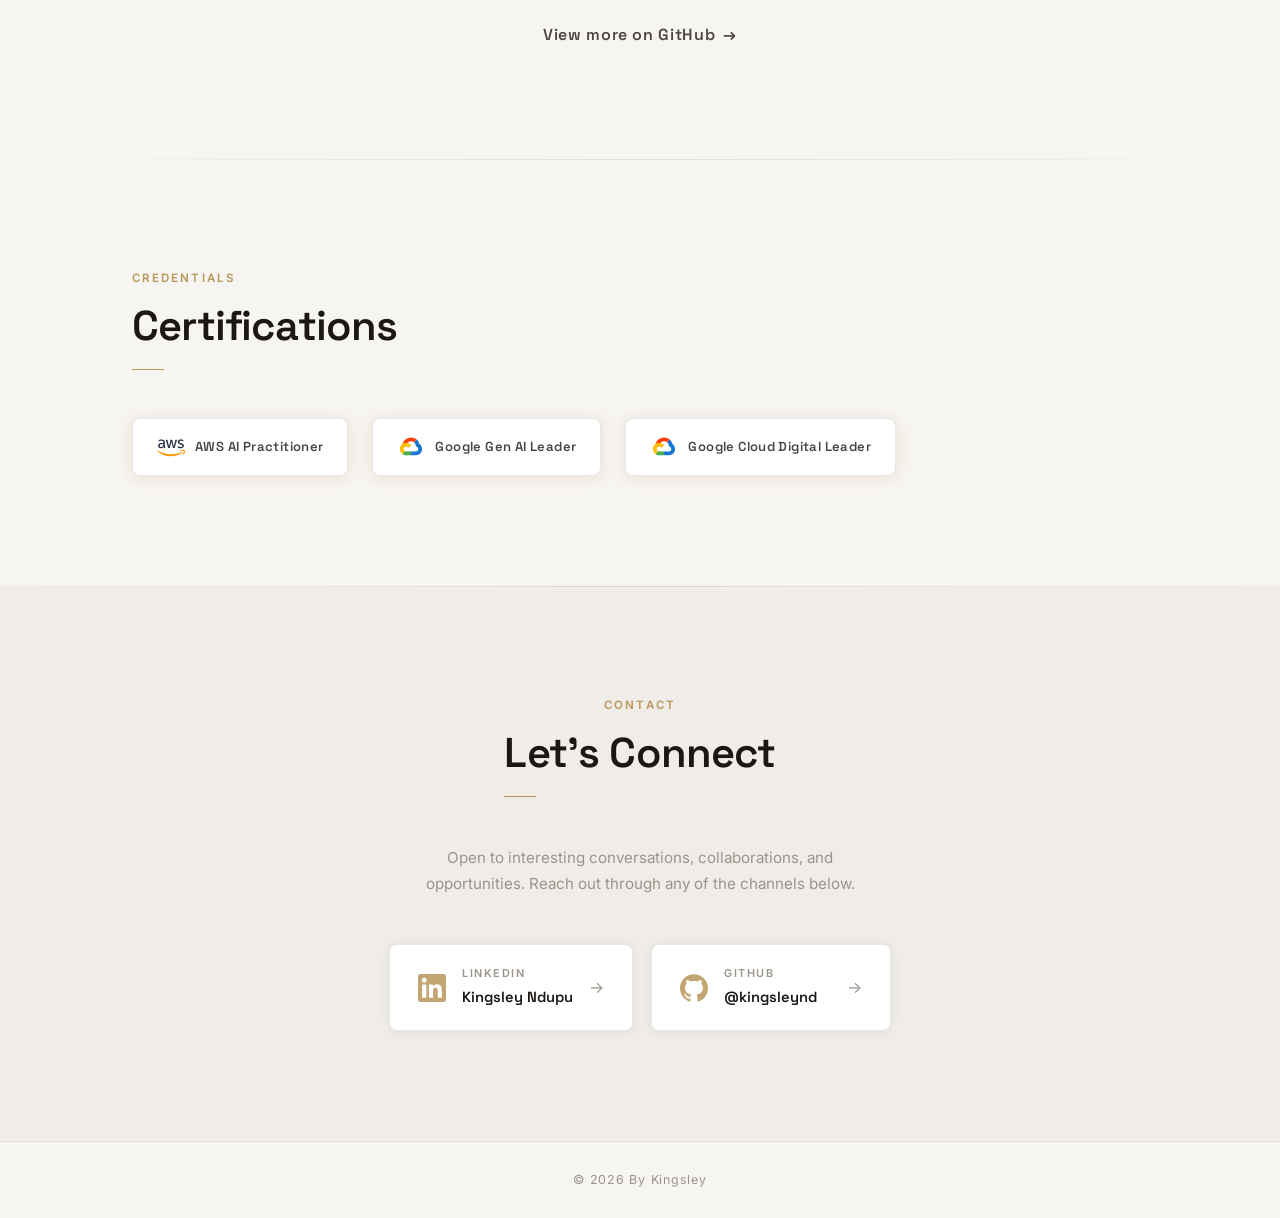
==== commit 22d14b60: "yuh" ====
--- a/docs/index.html
+++ b/docs/index.html
@@ -41,12 +41,9 @@
       <div class="about__text">
         <span class="about__greeting">Hi, I'm</span>
         <h1 class="about__name">Kingsley</h1>
-        <p class="about__role">Software Engineer</p>
+        <p class="about__role">AWS Cloud Engineer</p>
         <p class="about__bio">
-          I'm a Software Engineer passionate about building scalable, reliable, and
-          impactful software. With hands-on experience across full-stack
-          development,cloud technology and Artificial Intelligence, I thrive
-          at the intersection of code, data, and business outcomes.
+          I'm an experienced Cloud Engineer with hands-on experience designing, automating, and supporting AWS cloud infrastructure, DevOps pipelines, and full-stack application delivery. Skilled in Infrastructure as Code (Terraform/AWS CDK), CI/CD automation, Linux administration, containerization, and cloud migrations to improve deployment efficiency, scalability, and system reliability. Experienced in collaborating across Agile engineering teams to modernize legacy systems, support production environments, and deliver cloud-native and AI-enabled solutions, including microservices, automation workflows, and API integrations.
         </p>
         <div class="about__actions">
           <a href="#projects" class="btn btn--primary">View My Work</a>
